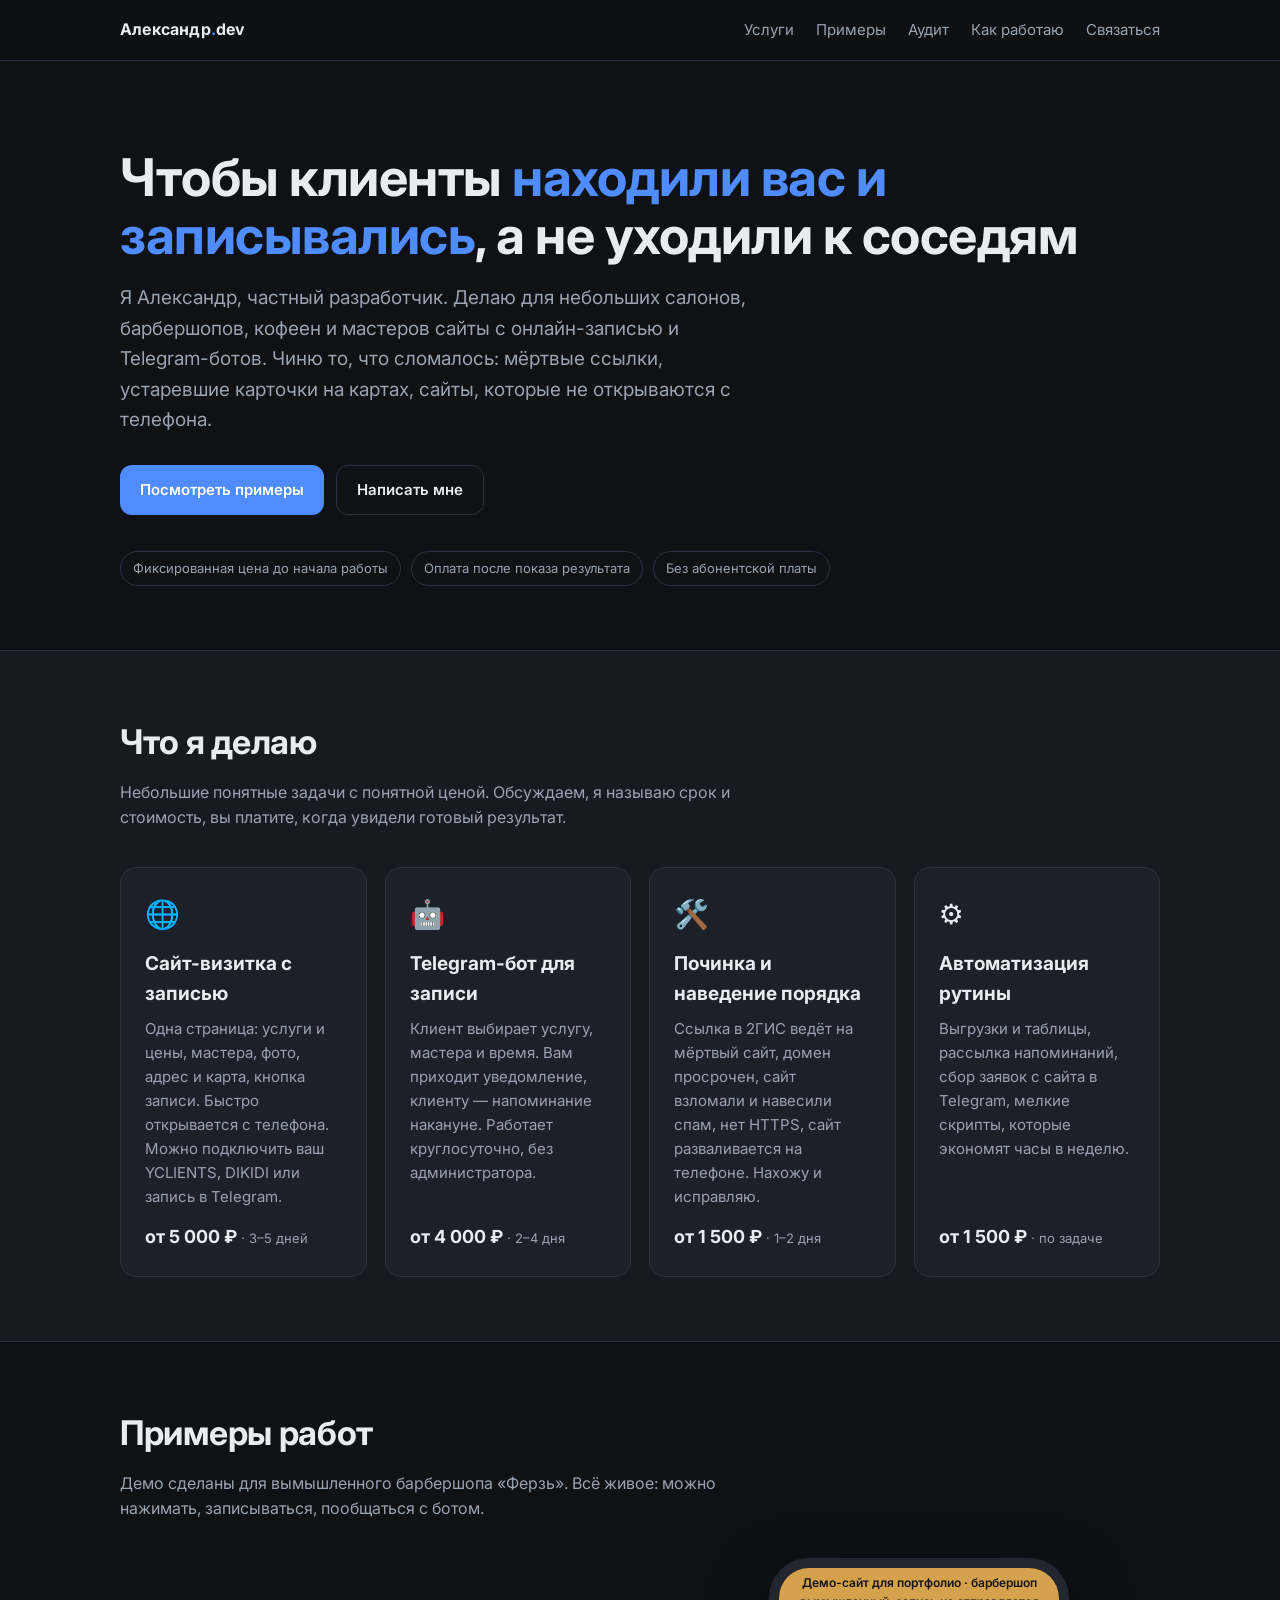
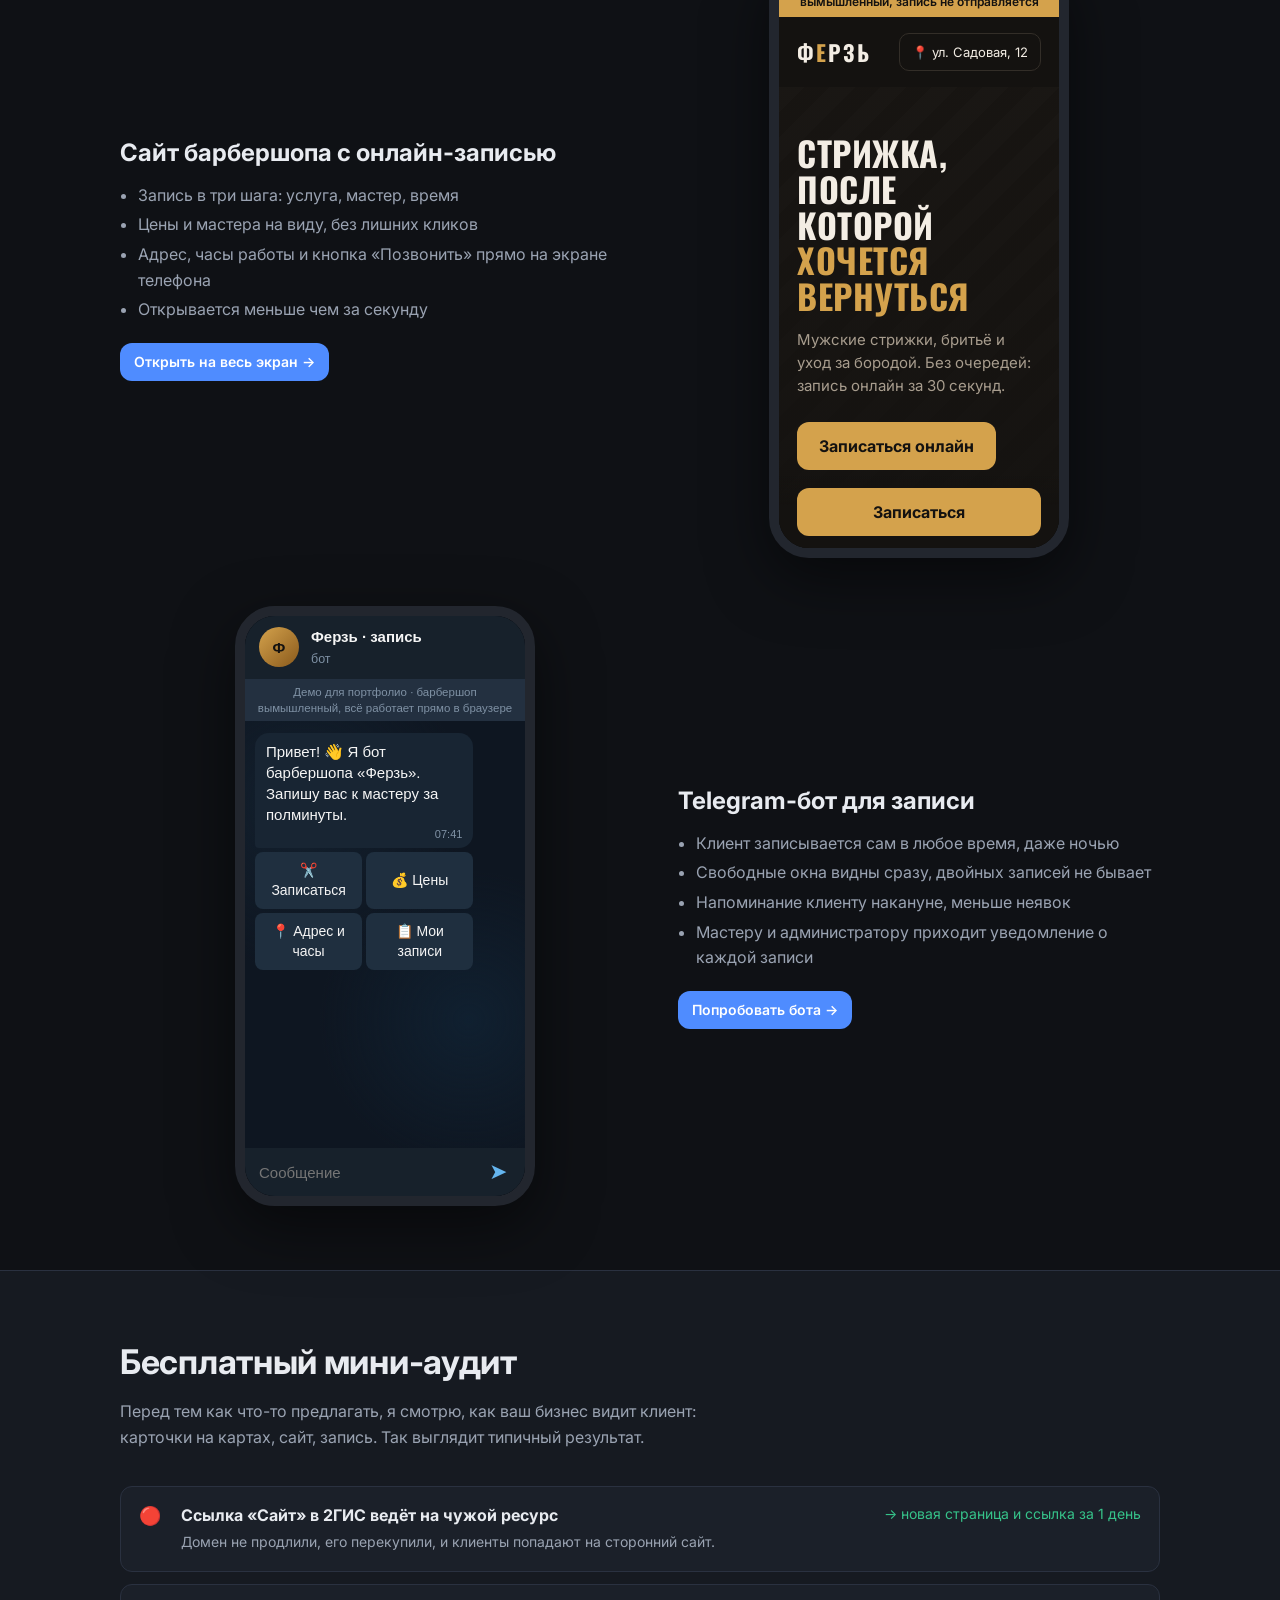
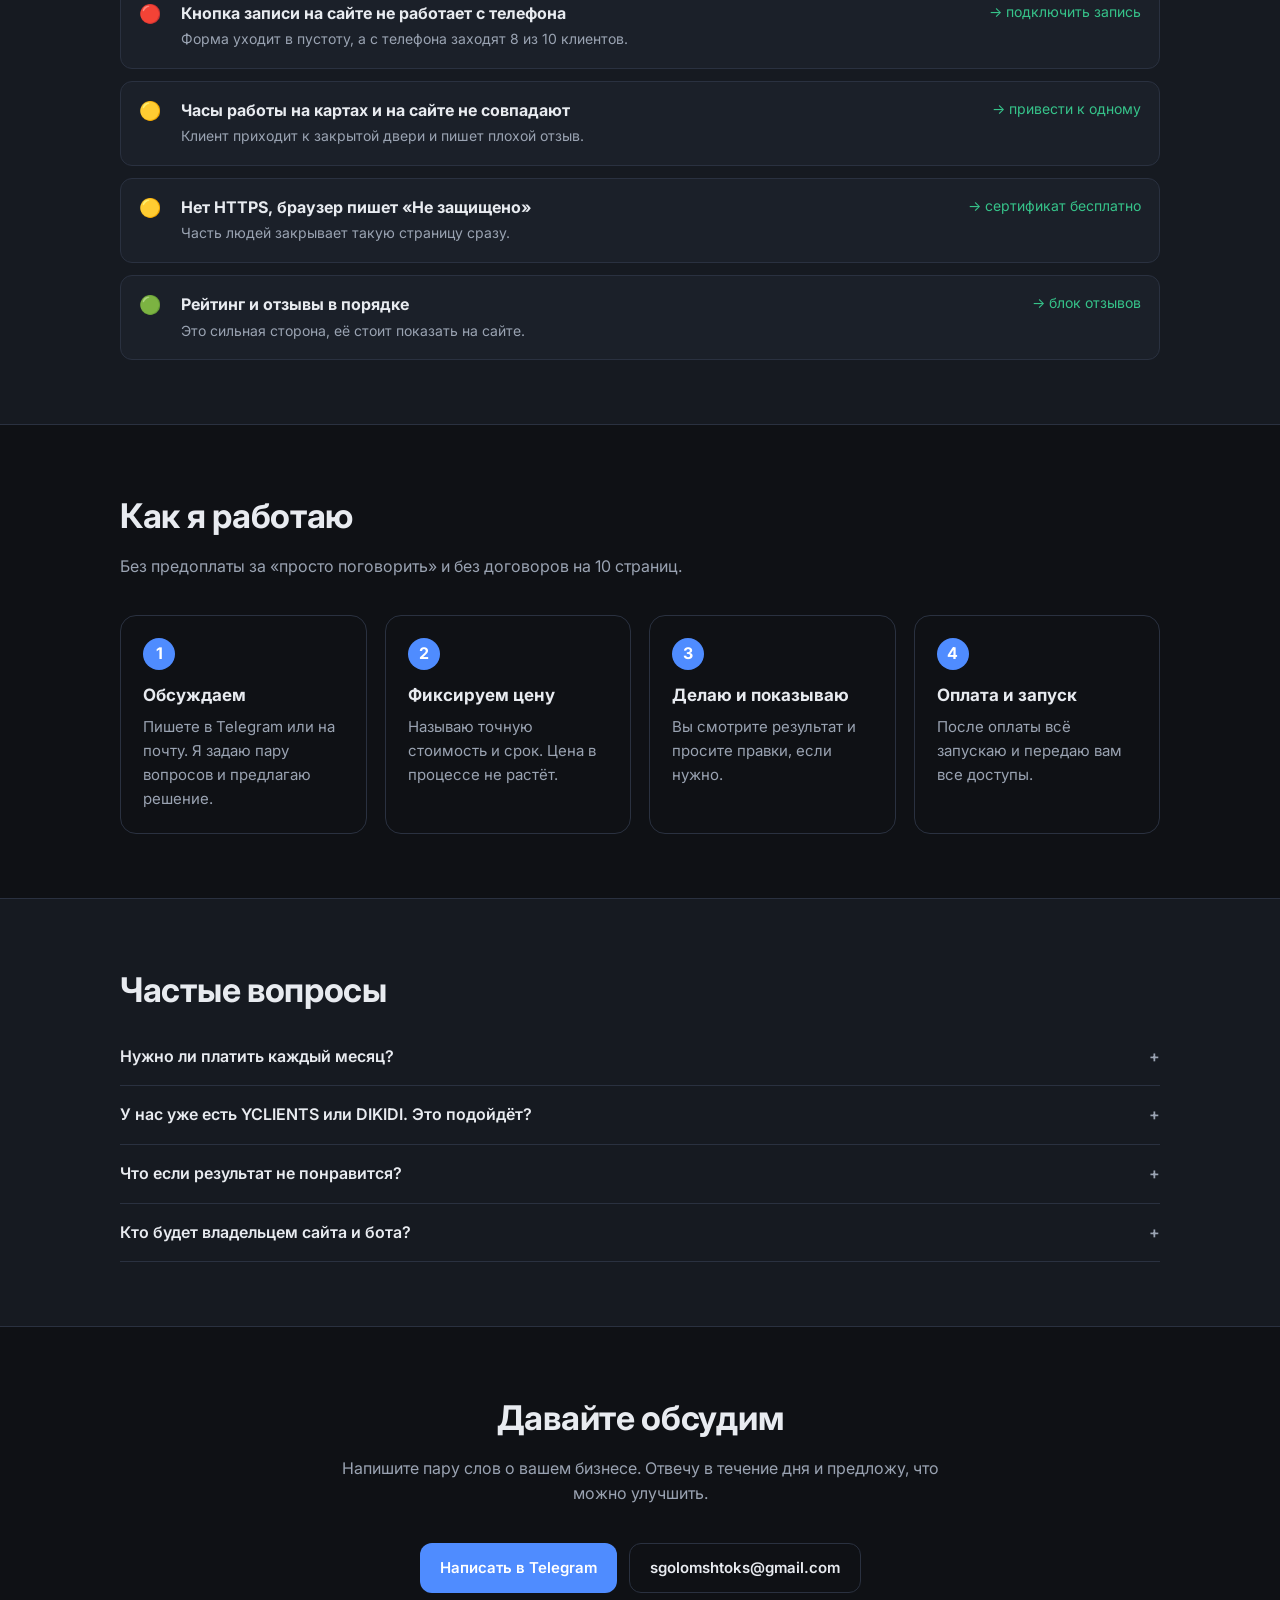
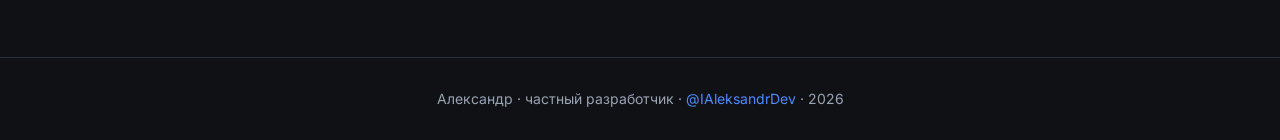
==== index.html @ e47c19e4 "Портфолио: главная, демо сайта барбершопа и бота записи Co-Authored-By: Claude Opus 5.5 <noreply@ant" ====
<!doctype html>
<html lang="ru">
<head>
<meta charset="utf-8">
<meta name="viewport" content="width=device-width, initial-scale=1">
<title>Александр — сайты, онлайн-запись и Telegram-боты для малого бизнеса</title>
<meta name="description" content="Частный разработчик. Сайты-визитки с онлайн-записью, Telegram-боты, починка сайтов и карточек на картах для салонов, барбершопов, кофеен и мастеров.">
<link rel="preconnect" href="https://fonts.googleapis.com">
<link href="https://fonts.googleapis.com/css2?family=Inter:wght@400;600;700&display=swap" rel="stylesheet">
<link rel="icon" href="favicon.svg" type="image/svg+xml">
<link rel="stylesheet" href="assets/style.css">
</head>
<body>

<header class="top">
  <div class="wrap">
    <a class="logo" href="#">Александр<span>.</span>dev</a>
    <nav class="nav">
      <a href="#services">Услуги</a>
      <a href="#demos">Примеры</a>
      <a href="#audit">Аудит</a>
      <a href="#how">Как работаю</a>
      <a href="#contact">Связаться</a>
    </nav>
  </div>
</header>

<main>
  <section class="hero">
    <div class="wrap">
      <h1>Чтобы клиенты <em>находили вас и записывались</em>, а не уходили к соседям</h1>
      <p class="lead">Я Александр, частный разработчик. Делаю для небольших салонов, барбершопов, кофеен и мастеров сайты с онлайн-записью и Telegram-ботов. Чиню то, что сломалось: мёртвые ссылки, устаревшие карточки на картах, сайты, которые не открываются с телефона.</p>
      <div class="cta">
        <a class="btn" href="#demos">Посмотреть примеры</a>
        <a class="btn ghost" href="#contact">Написать мне</a>
      </div>
      <div class="badges">
        <span class="badge">Фиксированная цена до начала работы</span>
        <span class="badge">Оплата после показа результата</span>
        <span class="badge">Без абонентской платы</span>
      </div>
    </div>
  </section>

  <section id="services" class="alt">
    <div class="wrap">
      <h2>Что я делаю</h2>
      <p class="sub">Небольшие понятные задачи с понятной ценой. Обсуждаем, я называю срок и стоимость, вы платите, когда увидели готовый результат.</p>
      <div class="grid">
        <div class="card">
          <div class="ico">🌐</div>
          <h3>Сайт-визитка с записью</h3>
          <p>Одна страница: услуги и цены, мастера, фото, адрес и карта, кнопка записи. Быстро открывается с телефона. Можно подключить ваш YCLIENTS, DIKIDI или запись в Telegram.</p>
          <div class="price">от 5 000 ₽ <small>· 3–5 дней</small></div>
        </div>
        <div class="card">
          <div class="ico">🤖</div>
          <h3>Telegram-бот для записи</h3>
          <p>Клиент выбирает услугу, мастера и время. Вам приходит уведомление, клиенту — напоминание накануне. Работает круглосуточно, без администратора.</p>
          <div class="price">от 4 000 ₽ <small>· 2–4 дня</small></div>
        </div>
        <div class="card">
          <div class="ico">🛠️</div>
          <h3>Починка и наведение порядка</h3>
          <p>Ссылка в 2ГИС ведёт на мёртвый сайт, домен просрочен, сайт взломали и навесили спам, нет HTTPS, сайт разваливается на телефоне. Нахожу и исправляю.</p>
          <div class="price">от 1 500 ₽ <small>· 1–2 дня</small></div>
        </div>
        <div class="card">
          <div class="ico">⚙️</div>
          <h3>Автоматизация рутины</h3>
          <p>Выгрузки и таблицы, рассылка напоминаний, сбор заявок с сайта в Telegram, мелкие скрипты, которые экономят часы в неделю.</p>
          <div class="price">от 1 500 ₽ <small>· по задаче</small></div>
        </div>
      </div>
    </div>
  </section>

  <section id="demos">
    <div class="wrap">
      <h2>Примеры работ</h2>
      <p class="sub">Демо сделаны для вымышленного барбершопа «Ферзь». Всё живое: можно нажимать, записываться, пообщаться с ботом.</p>

      <div class="demo">
        <div class="demo-text">
          <h3>Сайт барбершопа с онлайн-записью</h3>
          <ul>
            <li>Запись в три шага: услуга, мастер, время</li>
            <li>Цены и мастера на виду, без лишних кликов</li>
            <li>Адрес, часы работы и кнопка «Позвонить» прямо на экране телефона</li>
            <li>Открывается меньше чем за секунду</li>
          </ul>
          <a class="btn small" href="demo/barber/" target="_blank">Открыть на весь экран →</a>
        </div>
        <div class="phone"><iframe src="demo/barber/" title="Демо сайта барбершопа" loading="lazy"></iframe></div>
      </div>

      <div class="demo rev">
        <div class="demo-text">
          <h3>Telegram-бот для записи</h3>
          <ul>
            <li>Клиент записывается сам в любое время, даже ночью</li>
            <li>Свободные окна видны сразу, двойных записей не бывает</li>
            <li>Напоминание клиенту накануне, меньше неявок</li>
            <li>Мастеру и администратору приходит уведомление о каждой записи</li>
          </ul>
          <a class="btn small" href="demo/bot/" target="_blank">Попробовать бота →</a>
        </div>
        <div class="phone"><iframe src="demo/bot/" title="Демо Telegram-бота" loading="lazy"></iframe></div>
      </div>
    </div>
  </section>

  <section id="audit" class="alt">
    <div class="wrap">
      <h2>Бесплатный мини-аудит</h2>
      <p class="sub">Перед тем как что-то предлагать, я смотрю, как ваш бизнес видит клиент: карточки на картах, сайт, запись. Так выглядит типичный результат.</p>
      <div class="audit">
        <div class="audit-row"><div class="st">🔴</div><div><b>Ссылка «Сайт» в 2ГИС ведёт на чужой ресурс</b><span>Домен не продлили, его перекупили, и клиенты попадают на сторонний сайт.</span></div><div class="fix">→ новая страница и ссылка за 1 день</div></div>
        <div class="audit-row"><div class="st">🔴</div><div><b>Кнопка записи на сайте не работает с телефона</b><span>Форма уходит в пустоту, а с телефона заходят 8 из 10 клиентов.</span></div><div class="fix">→ подключить запись</div></div>
        <div class="audit-row"><div class="st">🟡</div><div><b>Часы работы на картах и на сайте не совпадают</b><span>Клиент приходит к закрытой двери и пишет плохой отзыв.</span></div><div class="fix">→ привести к одному</div></div>
        <div class="audit-row"><div class="st">🟡</div><div><b>Нет HTTPS, браузер пишет «Не защищено»</b><span>Часть людей закрывает такую страницу сразу.</span></div><div class="fix">→ сертификат бесплатно</div></div>
        <div class="audit-row"><div class="st">🟢</div><div><b>Рейтинг и отзывы в порядке</b><span>Это сильная сторона, её стоит показать на сайте.</span></div><div class="fix">→ блок отзывов</div></div>
      </div>
    </div>
  </section>

  <section id="how">
    <div class="wrap">
      <h2>Как я работаю</h2>
      <p class="sub">Без предоплаты за «просто поговорить» и без договоров на 10 страниц.</p>
      <div class="steps">
        <div class="step"><h4>Обсуждаем</h4><p>Пишете в Telegram или на почту. Я задаю пару вопросов и предлагаю решение.</p></div>
        <div class="step"><h4>Фиксируем цену</h4><p>Называю точную стоимость и срок. Цена в процессе не растёт.</p></div>
        <div class="step"><h4>Делаю и показываю</h4><p>Вы смотрите результат и просите правки, если нужно.</p></div>
        <div class="step"><h4>Оплата и запуск</h4><p>После оплаты всё запускаю и передаю вам все доступы.</p></div>
      </div>
    </div>
  </section>

  <section class="alt">
    <div class="wrap">
      <h2>Частые вопросы</h2>
      <details><summary>Нужно ли платить каждый месяц?</summary><p>Мне нет. Вы платите один раз за работу. Отдельно оплачиваются только домен (несколько сотен рублей в год) и, для бота, сервер, на котором он работает (обычно 0–300 ₽ в месяц). Сайт-визитку часто можно разместить бесплатно.</p></details>
      <details><summary>У нас уже есть YCLIENTS или DIKIDI. Это подойдёт?</summary><p>Да. Я не заставляю ничего менять: подключу вашу текущую запись к сайту или боту.</p></details>
      <details><summary>Что если результат не понравится?</summary><p>Вы ничего не платите, пока не увидите готовую работу. Правки в рамках задачи бесплатны.</p></details>
      <details><summary>Кто будет владельцем сайта и бота?</summary><p>Вы. Домен регистрируется на вас, все доступы я передаю вам.</p></details>
    </div>
  </section>

  <section id="contact" class="contact">
    <div class="wrap">
      <h2>Давайте обсудим</h2>
      <p class="sub" style="margin-left:auto;margin-right:auto">Напишите пару слов о вашем бизнесе. Отвечу в течение дня и предложу, что можно улучшить.</p>
      <div class="cta">
        <a class="btn" href="https://t.me/IAleksandrDev">Написать в Telegram</a>
        <a class="btn ghost" href="mailto:sgolomshtoks@gmail.com">sgolomshtoks@gmail.com</a>
      </div>
    </div>
  </section>
</main>

<footer>
  <div class="wrap">Александр · частный разработчик · <a href="https://t.me/IAleksandrDev">@IAleksandrDev</a> · <span id="y"></span></div>
</footer>
<script>document.getElementById('y').textContent = new Date().getFullYear();</script>
</body>
</html>
---- assets/style.css ----
:root {
  --bg: #0f1115;
  --bg2: #161a21;
  --card: #1b2029;
  --line: #2a3140;
  --text: #e8ebf0;
  --muted: #9aa3b2;
  --accent: #4f8cff;
  --accent2: #36c38a;
  --warn: #ffb547;
  --radius: 16px;
  --max: 1080px;
}
* { box-sizing: border-box; }
html { scroll-behavior: smooth; }
body {
  margin: 0;
  background: var(--bg);
  color: var(--text);
  font: 16px/1.6 "Inter", system-ui, -apple-system, "Segoe UI", Roboto, sans-serif;
  -webkit-font-smoothing: antialiased;
}
a { color: var(--accent); text-decoration: none; }
a:hover { text-decoration: underline; }
img { max-width: 100%; display: block; }
.wrap { max-width: var(--max); margin: 0 auto; padding: 0 20px; }

/* header */
.top {
  position: sticky; top: 0; z-index: 10;
  background: rgba(15, 17, 21, .85);
  backdrop-filter: blur(10px);
  border-bottom: 1px solid var(--line);
}
.top .wrap { display: flex; align-items: center; justify-content: space-between; height: 60px; }
.logo { font-weight: 700; color: var(--text); letter-spacing: .2px; }
.logo span { color: var(--accent); }
.nav { display: flex; gap: 22px; font-size: 15px; }
.nav a { color: var(--muted); }
.nav a:hover { color: var(--text); text-decoration: none; }
@media (max-width: 720px) { .nav { display: none; } }

/* buttons */
.btn {
  display: inline-flex; align-items: center; gap: 8px;
  padding: 12px 20px; border-radius: 12px;
  background: var(--accent); color: #fff; font-weight: 600;
  border: 0; cursor: pointer; font-size: 15px;
}
.btn:hover { filter: brightness(1.1); text-decoration: none; }
.btn.ghost { background: transparent; border: 1px solid var(--line); color: var(--text); }
.btn.small { padding: 8px 14px; font-size: 14px; }

/* hero */
.hero { padding: 88px 0 64px; }
.hero h1 { font-size: clamp(32px, 5vw, 52px); line-height: 1.12; margin: 0 0 18px; letter-spacing: -.5px; }
.hero h1 em { font-style: normal; color: var(--accent); }
.hero p.lead { font-size: 19px; color: var(--muted); max-width: 640px; margin: 0 0 30px; }
.hero .cta { display: flex; gap: 12px; flex-wrap: wrap; }
.badges { display: flex; gap: 10px; flex-wrap: wrap; margin-top: 36px; }
.badge { font-size: 13px; color: var(--muted); border: 1px solid var(--line); border-radius: 999px; padding: 6px 12px; }

/* sections */
section { padding: 64px 0; }
section.alt { background: var(--bg2); border-top: 1px solid var(--line); border-bottom: 1px solid var(--line); }
h2 { font-size: clamp(26px, 3.5vw, 34px); margin: 0 0 10px; letter-spacing: -.3px; }
.sub { color: var(--muted); margin: 0 0 36px; max-width: 640px; }

.grid { display: grid; gap: 18px; grid-template-columns: repeat(auto-fit, minmax(240px, 1fr)); }
.card {
  background: var(--card); border: 1px solid var(--line); border-radius: var(--radius);
  padding: 24px; display: flex; flex-direction: column;
}
.card h3 { margin: 0 0 8px; font-size: 19px; }
.card p { margin: 0 0 14px; color: var(--muted); font-size: 15px; }
.card .price { margin-top: auto; font-weight: 700; font-size: 18px; }
.card .price small { color: var(--muted); font-weight: 400; font-size: 13px; }
.card .ico { font-size: 28px; margin-bottom: 12px; }

/* demos */
.demo { display: grid; grid-template-columns: 1.1fr 1fr; gap: 28px; align-items: center; margin-bottom: 48px; }
.demo:last-child { margin-bottom: 0; }
.demo.rev .demo-text { order: 2; }
@media (max-width: 820px) { .demo { grid-template-columns: 1fr; } .demo.rev .demo-text { order: 0; } }
.demo h3 { font-size: 24px; margin: 0 0 10px; }
.demo ul { padding-left: 18px; color: var(--muted); margin: 0 0 20px; }
.demo li { margin: 4px 0; }
.frame {
  border: 1px solid var(--line); border-radius: var(--radius); overflow: hidden;
  background: #000; aspect-ratio: 4 / 3; position: relative;
}
.frame iframe { width: 100%; height: 100%; border: 0; }
.phone {
  width: 300px; height: 600px; margin: 0 auto; border-radius: 40px;
  border: 10px solid #22262e; background: #000; overflow: hidden; box-shadow: 0 20px 60px rgba(0,0,0,.5);
}
.phone iframe { width: 100%; height: 100%; border: 0; }

/* audit */
.audit { display: grid; gap: 12px; }
.audit-row {
  display: grid; grid-template-columns: 28px 1fr auto; gap: 14px; align-items: start;
  background: var(--card); border: 1px solid var(--line); border-radius: 12px; padding: 16px 18px;
}
.audit-row .st { font-size: 18px; line-height: 1.4; }
.audit-row b { display: block; }
.audit-row span { color: var(--muted); font-size: 14px; }
.audit-row .fix { color: var(--accent2); font-size: 14px; white-space: nowrap; }
@media (max-width: 600px) { .audit-row { grid-template-columns: 24px 1fr; } .audit-row .fix { grid-column: 2; } }

/* steps */
.steps { counter-reset: s; display: grid; gap: 18px; grid-template-columns: repeat(auto-fit, minmax(200px, 1fr)); }
.step { position: relative; padding: 22px; border: 1px solid var(--line); border-radius: var(--radius); }
.step::before {
  counter-increment: s; content: counter(s);
  display: inline-grid; place-items: center; width: 32px; height: 32px; border-radius: 50%;
  background: var(--accent); color: #fff; font-weight: 700; margin-bottom: 12px;
}
.step h4 { margin: 0 0 6px; font-size: 17px; }
.step p { margin: 0; color: var(--muted); font-size: 15px; }

/* faq */
details { border-bottom: 1px solid var(--line); padding: 16px 0; }
summary { cursor: pointer; font-weight: 600; list-style: none; }
summary::after { content: "+"; float: right; color: var(--muted); }
details[open] summary::after { content: "–"; }
details p { color: var(--muted); margin: 10px 0 0; }

/* contact */
.contact { text-align: center; }
.contact .cta { justify-content: center; display: flex; gap: 12px; flex-wrap: wrap; }
footer { padding: 30px 0; color: var(--muted); font-size: 14px; border-top: 1px solid var(--line); text-align: center; }
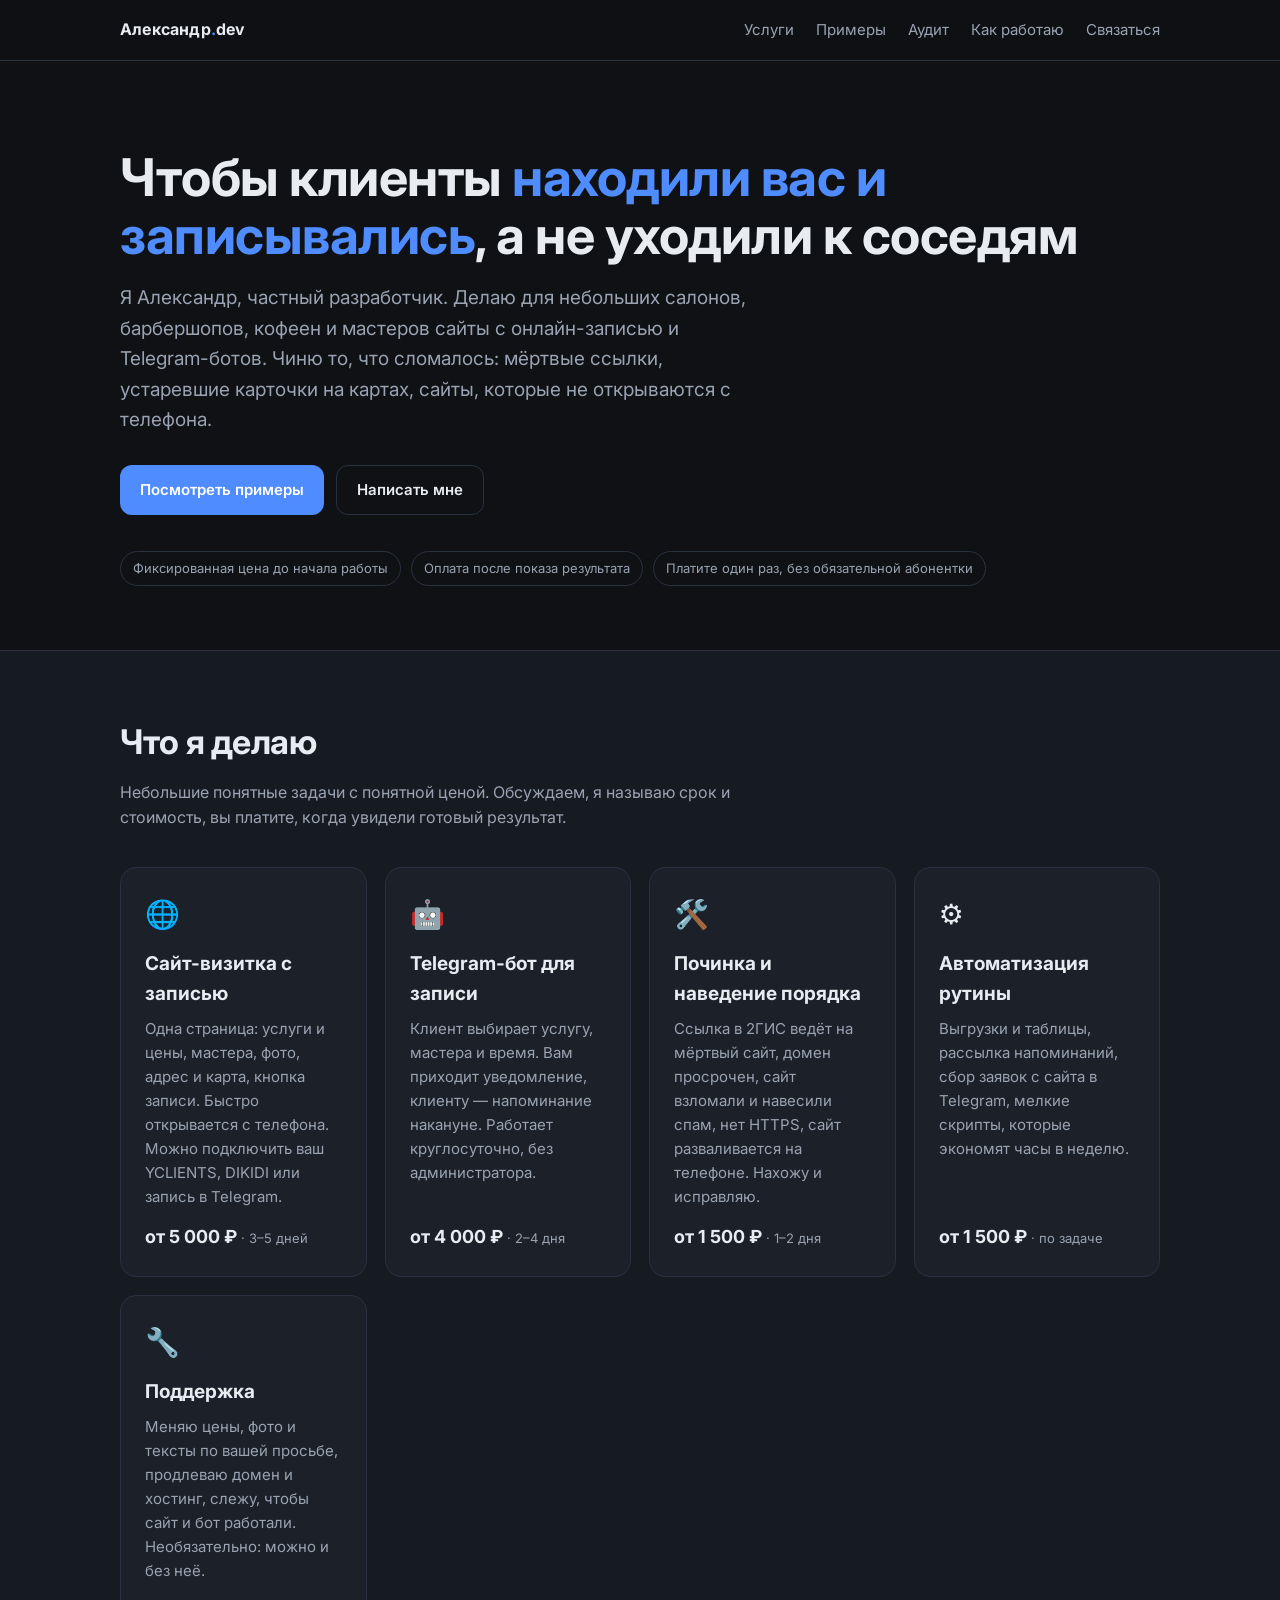
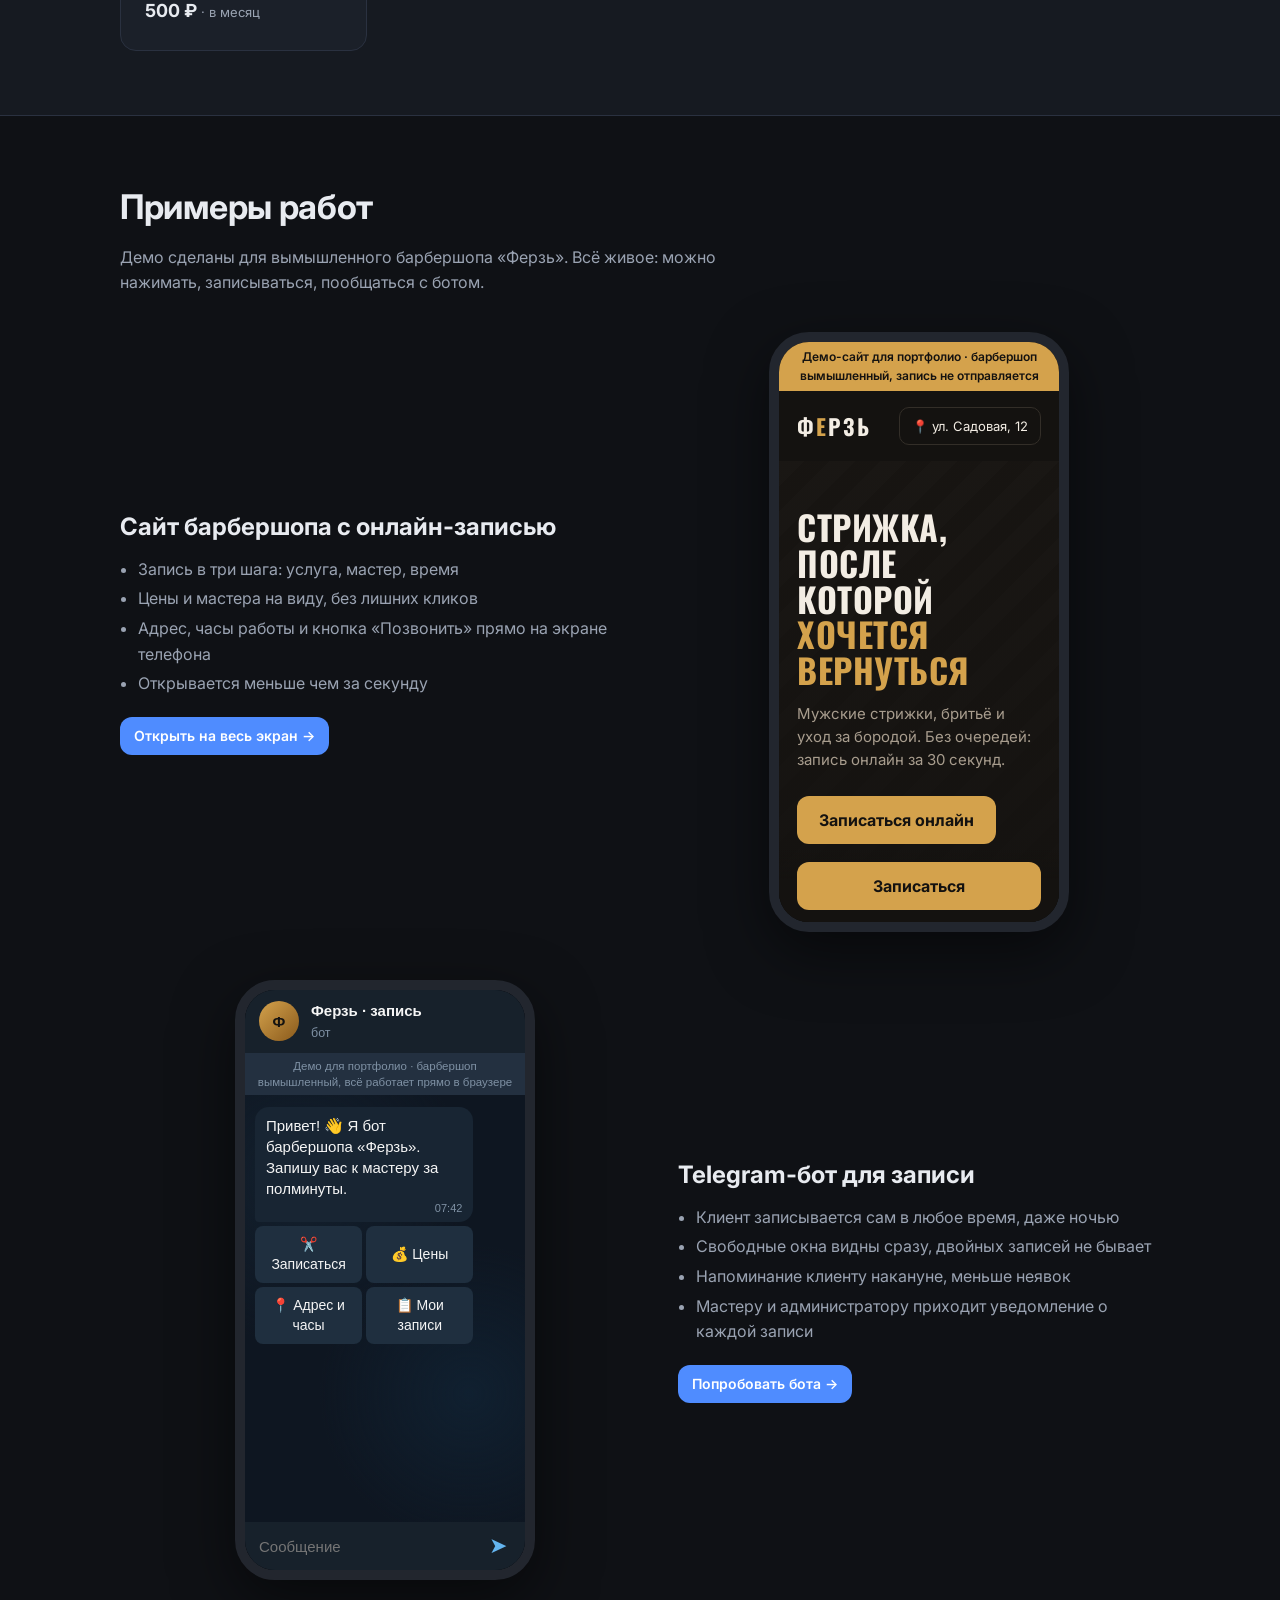
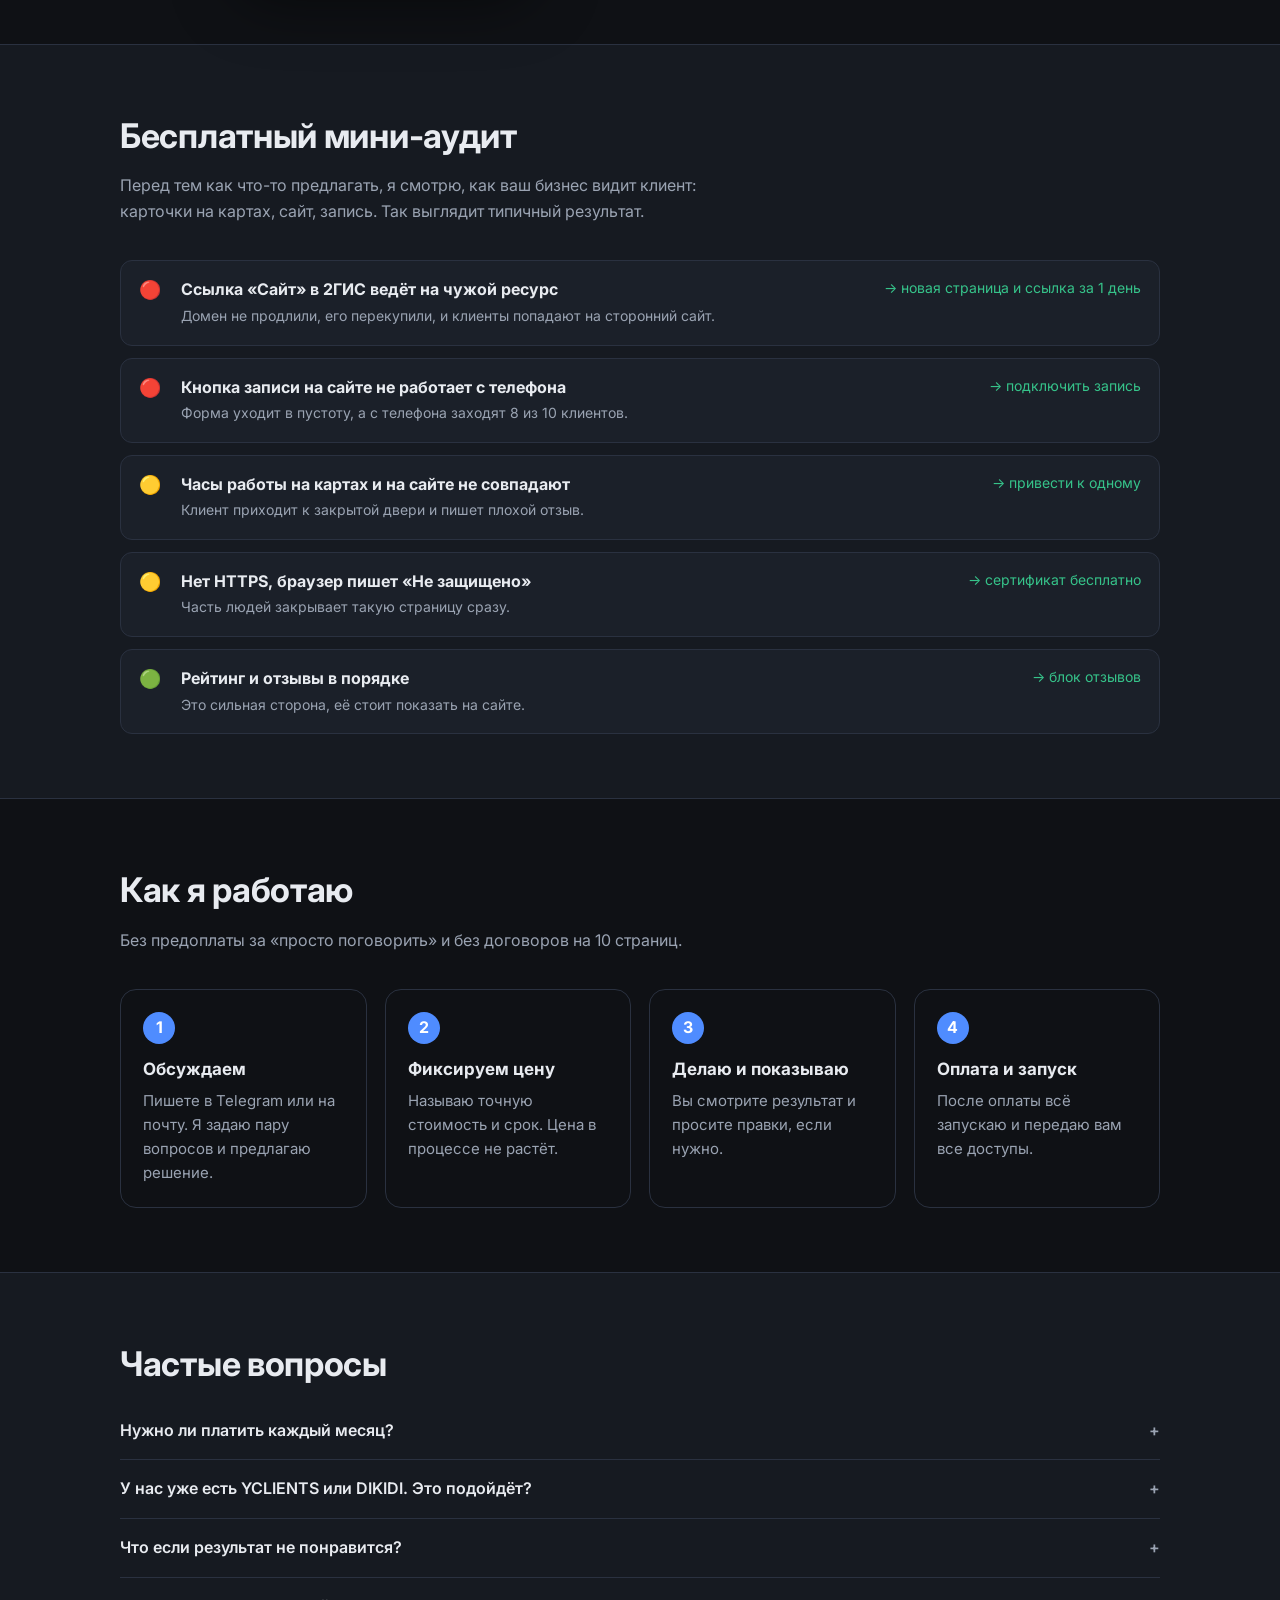
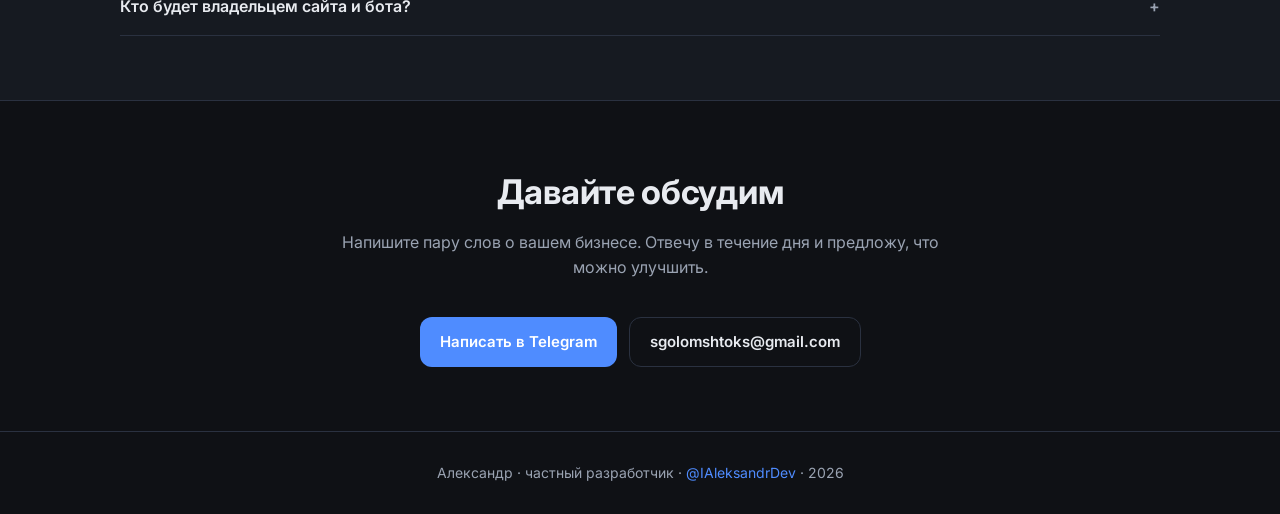
==== commit ce0c3fa0: "Add optional support plan to pricing Co-Authored-By: Claude Opus 5.5 <noreply@anthropic.com> Claude-" ====
--- a/index.html
+++ b/index.html
@@ -37,7 +37,7 @@
       <div class="badges">
         <span class="badge">Фиксированная цена до начала работы</span>
         <span class="badge">Оплата после показа результата</span>
-        <span class="badge">Без абонентской платы</span>
+        <span class="badge">Платите один раз, без обязательной абонентки</span>
       </div>
     </div>
   </section>
@@ -70,6 +70,12 @@
           <h3>Автоматизация рутины</h3>
           <p>Выгрузки и таблицы, рассылка напоминаний, сбор заявок с сайта в Telegram, мелкие скрипты, которые экономят часы в неделю.</p>
           <div class="price">от 1 500 ₽ <small>· по задаче</small></div>
+        </div>
+        <div class="card">
+          <div class="ico">🔧</div>
+          <h3>Поддержка</h3>
+          <p>Меняю цены, фото и тексты по вашей просьбе, продлеваю домен и хостинг, слежу, чтобы сайт и бот работали. Необязательно: можно и без неё.</p>
+          <div class="price">500 ₽ <small>· в месяц</small></div>
         </div>
       </div>
     </div>
@@ -140,7 +146,7 @@
   <section class="alt">
     <div class="wrap">
       <h2>Частые вопросы</h2>
-      <details><summary>Нужно ли платить каждый месяц?</summary><p>Мне нет. Вы платите один раз за работу. Отдельно оплачиваются только домен (несколько сотен рублей в год) и, для бота, сервер, на котором он работает (обычно 0–300 ₽ в месяц). Сайт-визитку часто можно разместить бесплатно.</p></details>
+      <details><summary>Нужно ли платить каждый месяц?</summary><p>Мне нет. Вы платите один раз за работу. Отдельно оплачиваются только домен (несколько сотен рублей в год) и, для бота, сервер, на котором он работает (обычно 0–300 ₽ в месяц). Сайт-визитку часто можно разместить бесплатно. Если не хотите возиться с правками и продлением сами, есть необязательная поддержка за 500 ₽ в месяц.</p></details>
       <details><summary>У нас уже есть YCLIENTS или DIKIDI. Это подойдёт?</summary><p>Да. Я не заставляю ничего менять: подключу вашу текущую запись к сайту или боту.</p></details>
       <details><summary>Что если результат не понравится?</summary><p>Вы ничего не платите, пока не увидите готовую работу. Правки в рамках задачи бесплатны.</p></details>
       <details><summary>Кто будет владельцем сайта и бота?</summary><p>Вы. Домен регистрируется на вас, все доступы я передаю вам.</p></details>
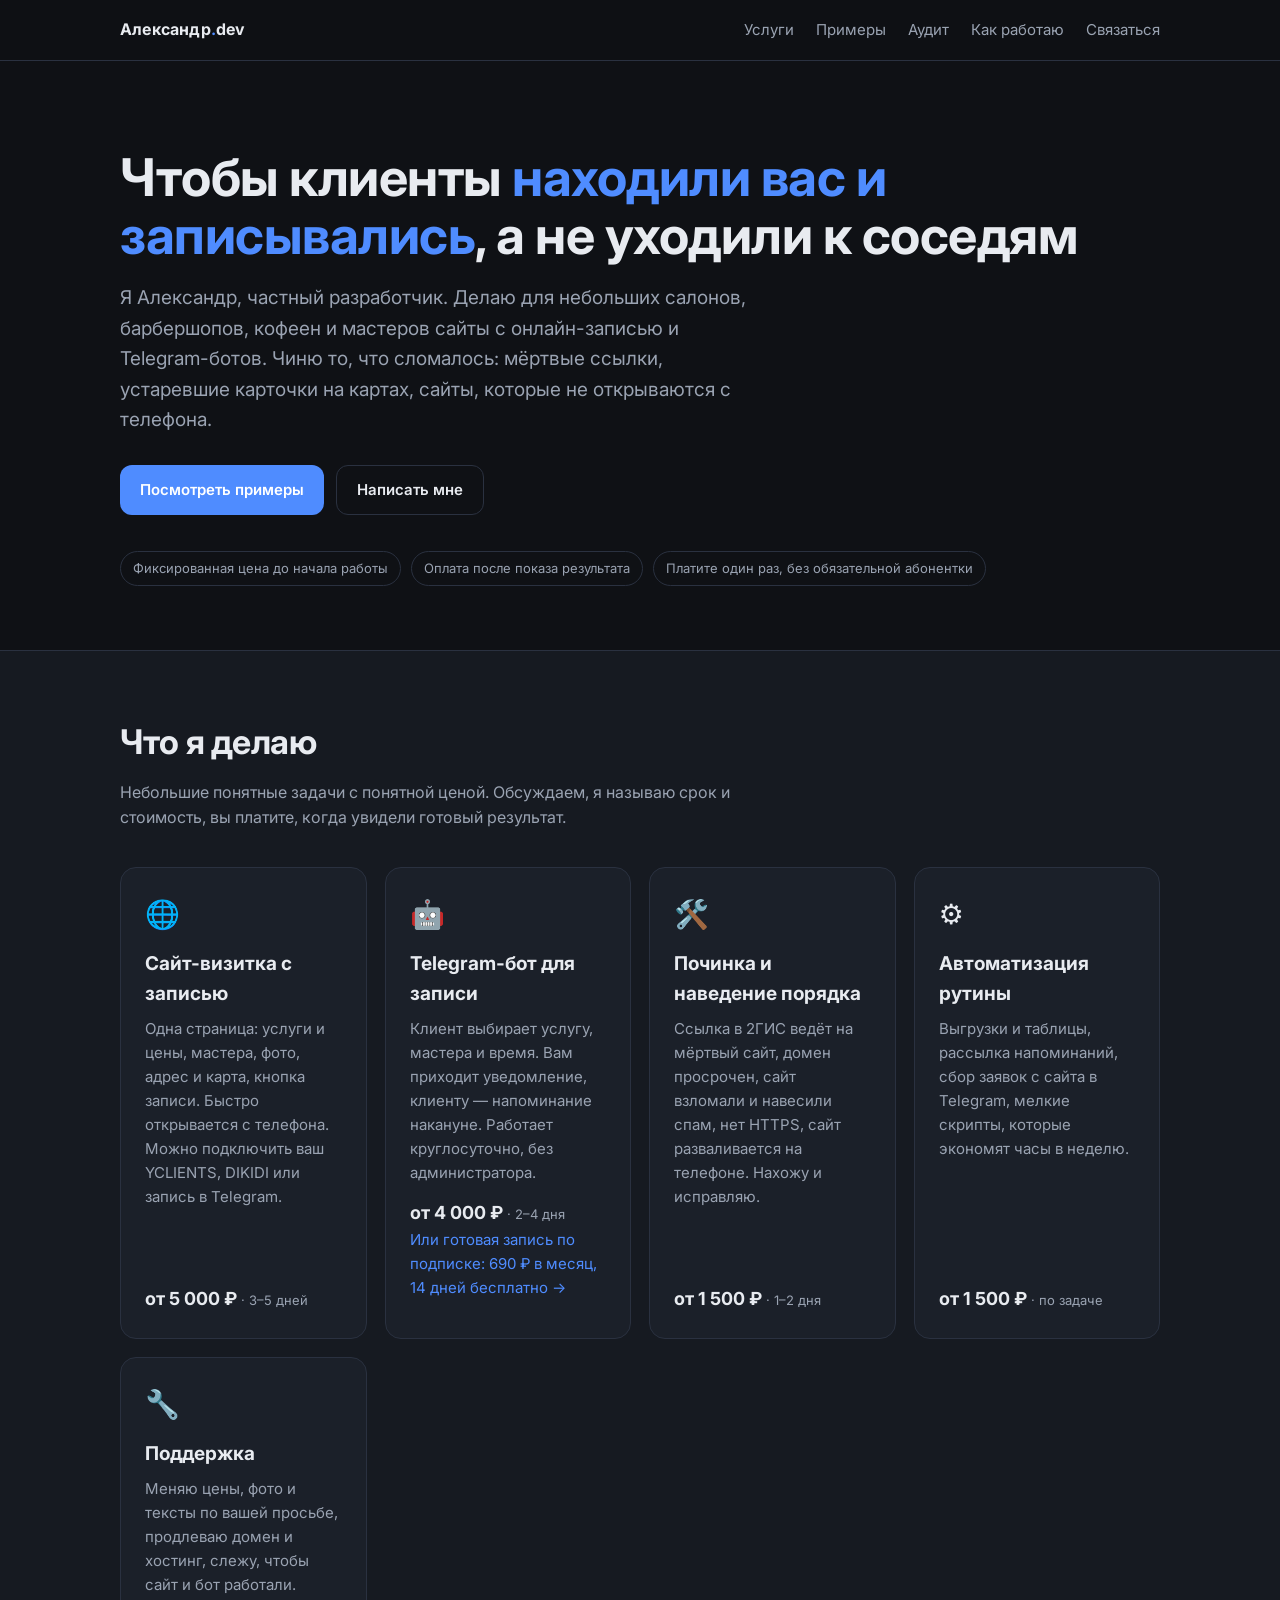
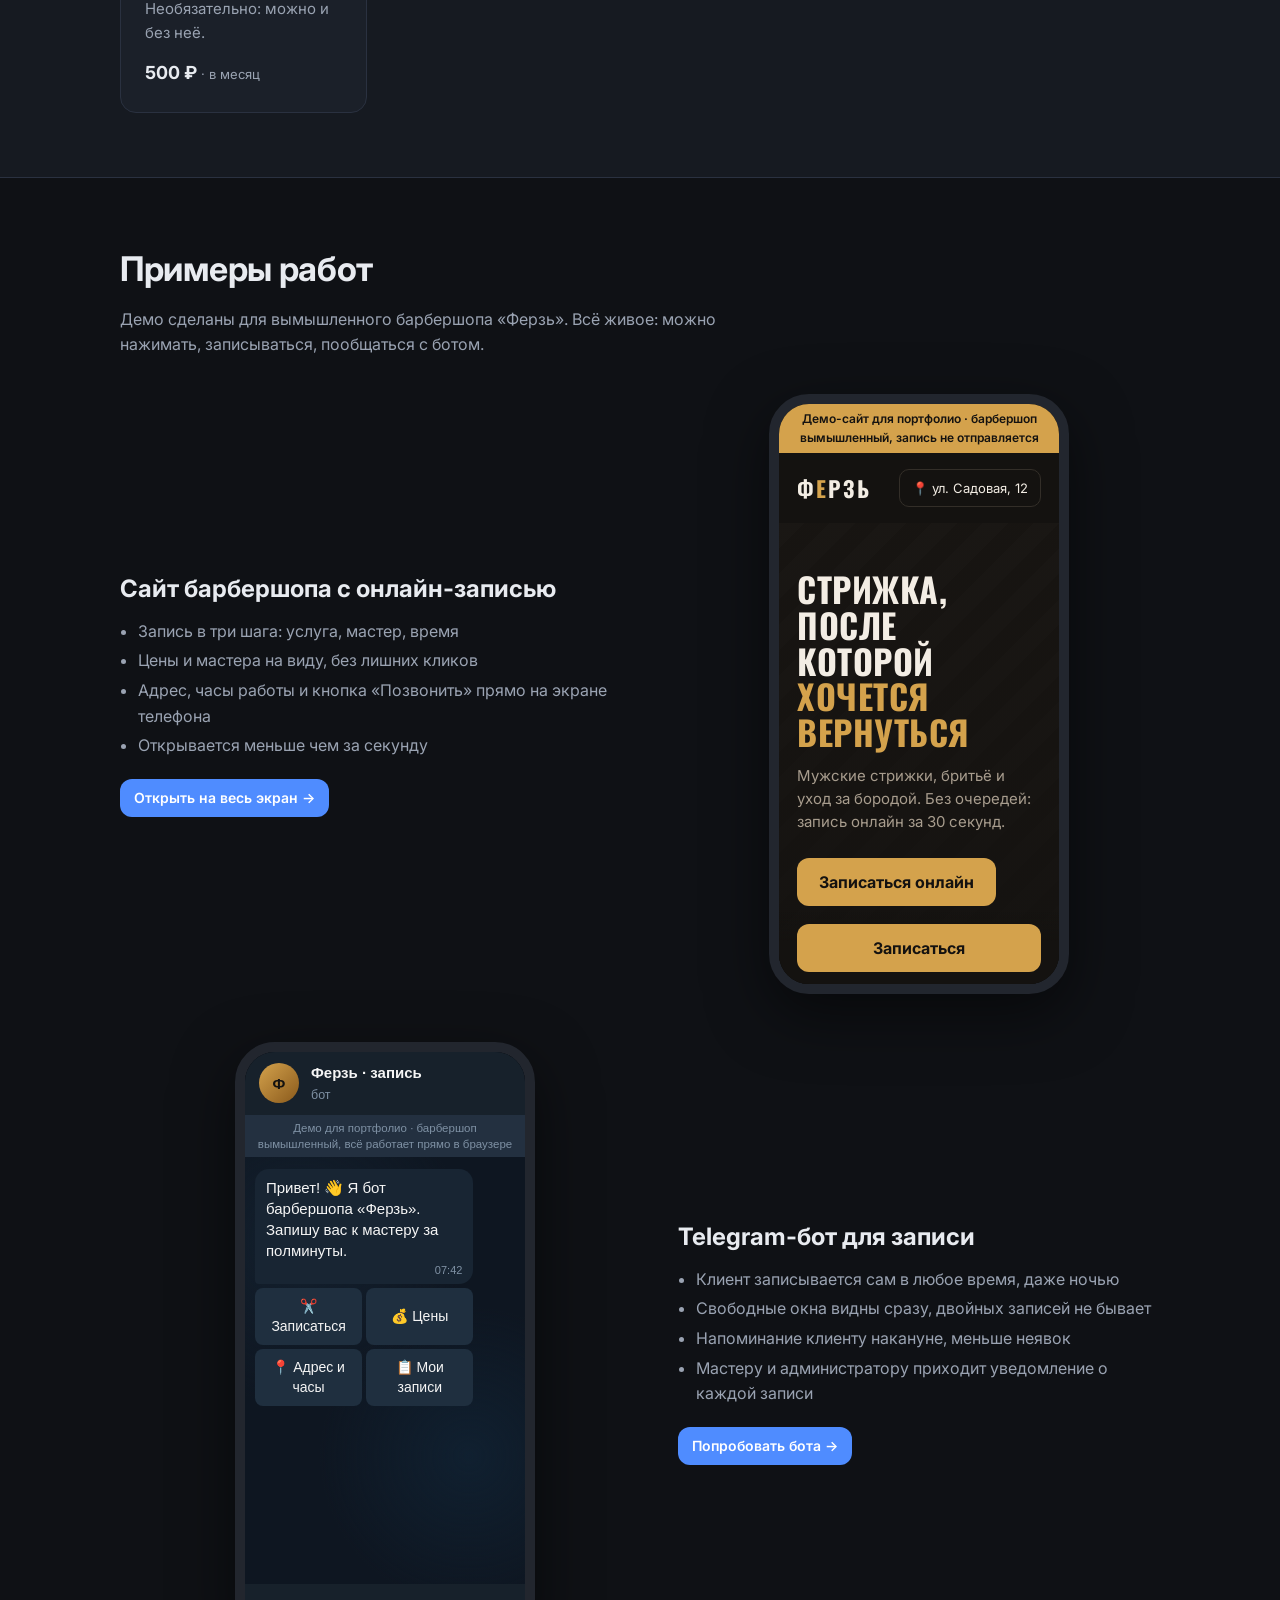
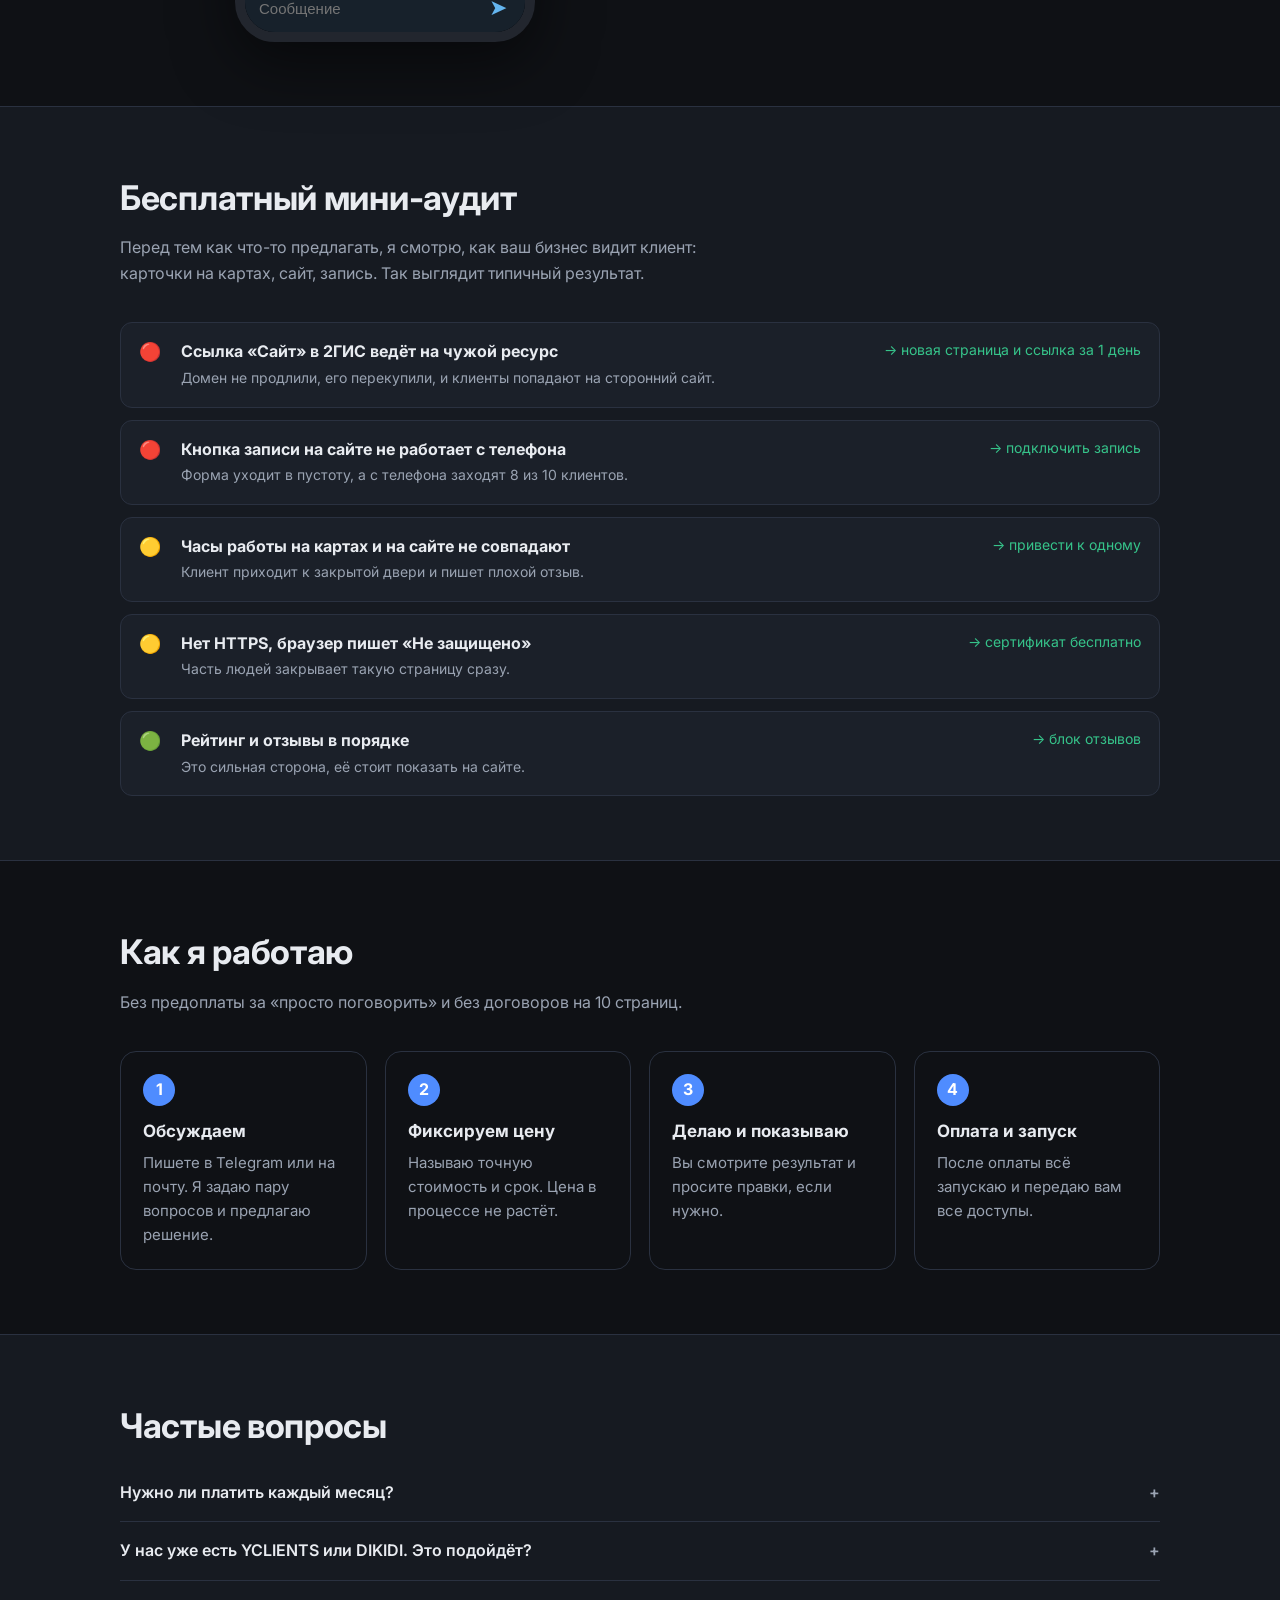
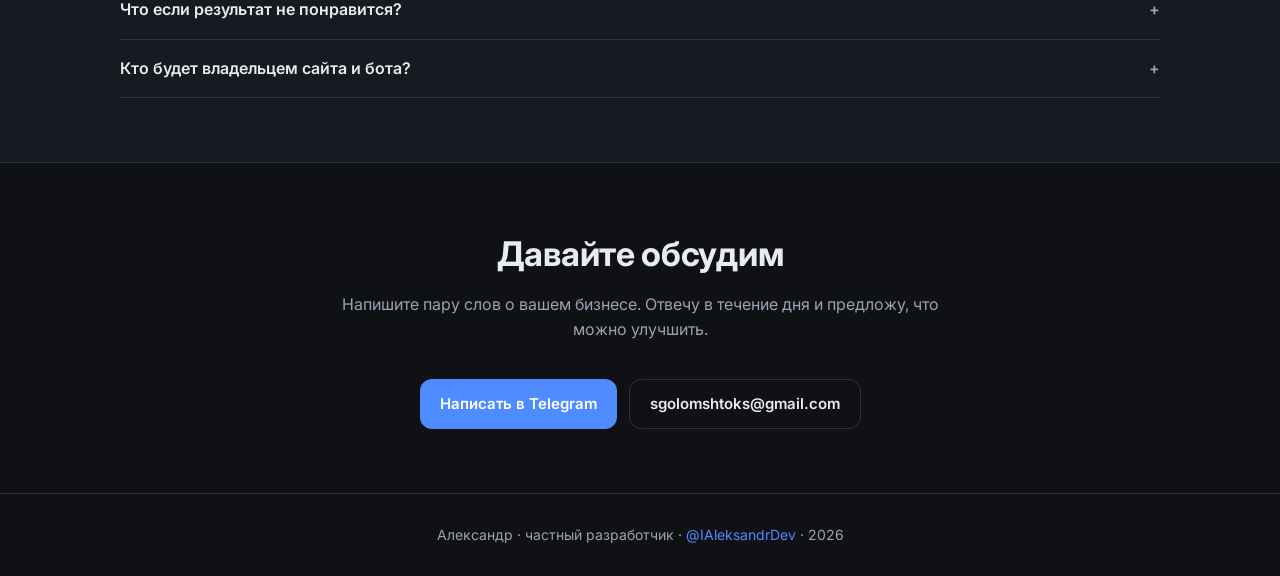
==== commit 4414bae9: "Add subscription booking bot page Co-Authored-By: Claude Opus 5.5 <noreply@anthropic.com> Claude-Ses" ====
--- a/index.html
+++ b/index.html
@@ -58,6 +58,7 @@
           <h3>Telegram-бот для записи</h3>
           <p>Клиент выбирает услугу, мастера и время. Вам приходит уведомление, клиенту — напоминание накануне. Работает круглосуточно, без администратора.</p>
           <div class="price">от 4 000 ₽ <small>· 2–4 дня</small></div>
+          <p><a href="zapis/">Или готовая запись по подписке: 690 ₽ в месяц, 14 дней бесплатно →</a></p>
         </div>
         <div class="card">
           <div class="ico">🛠️</div>
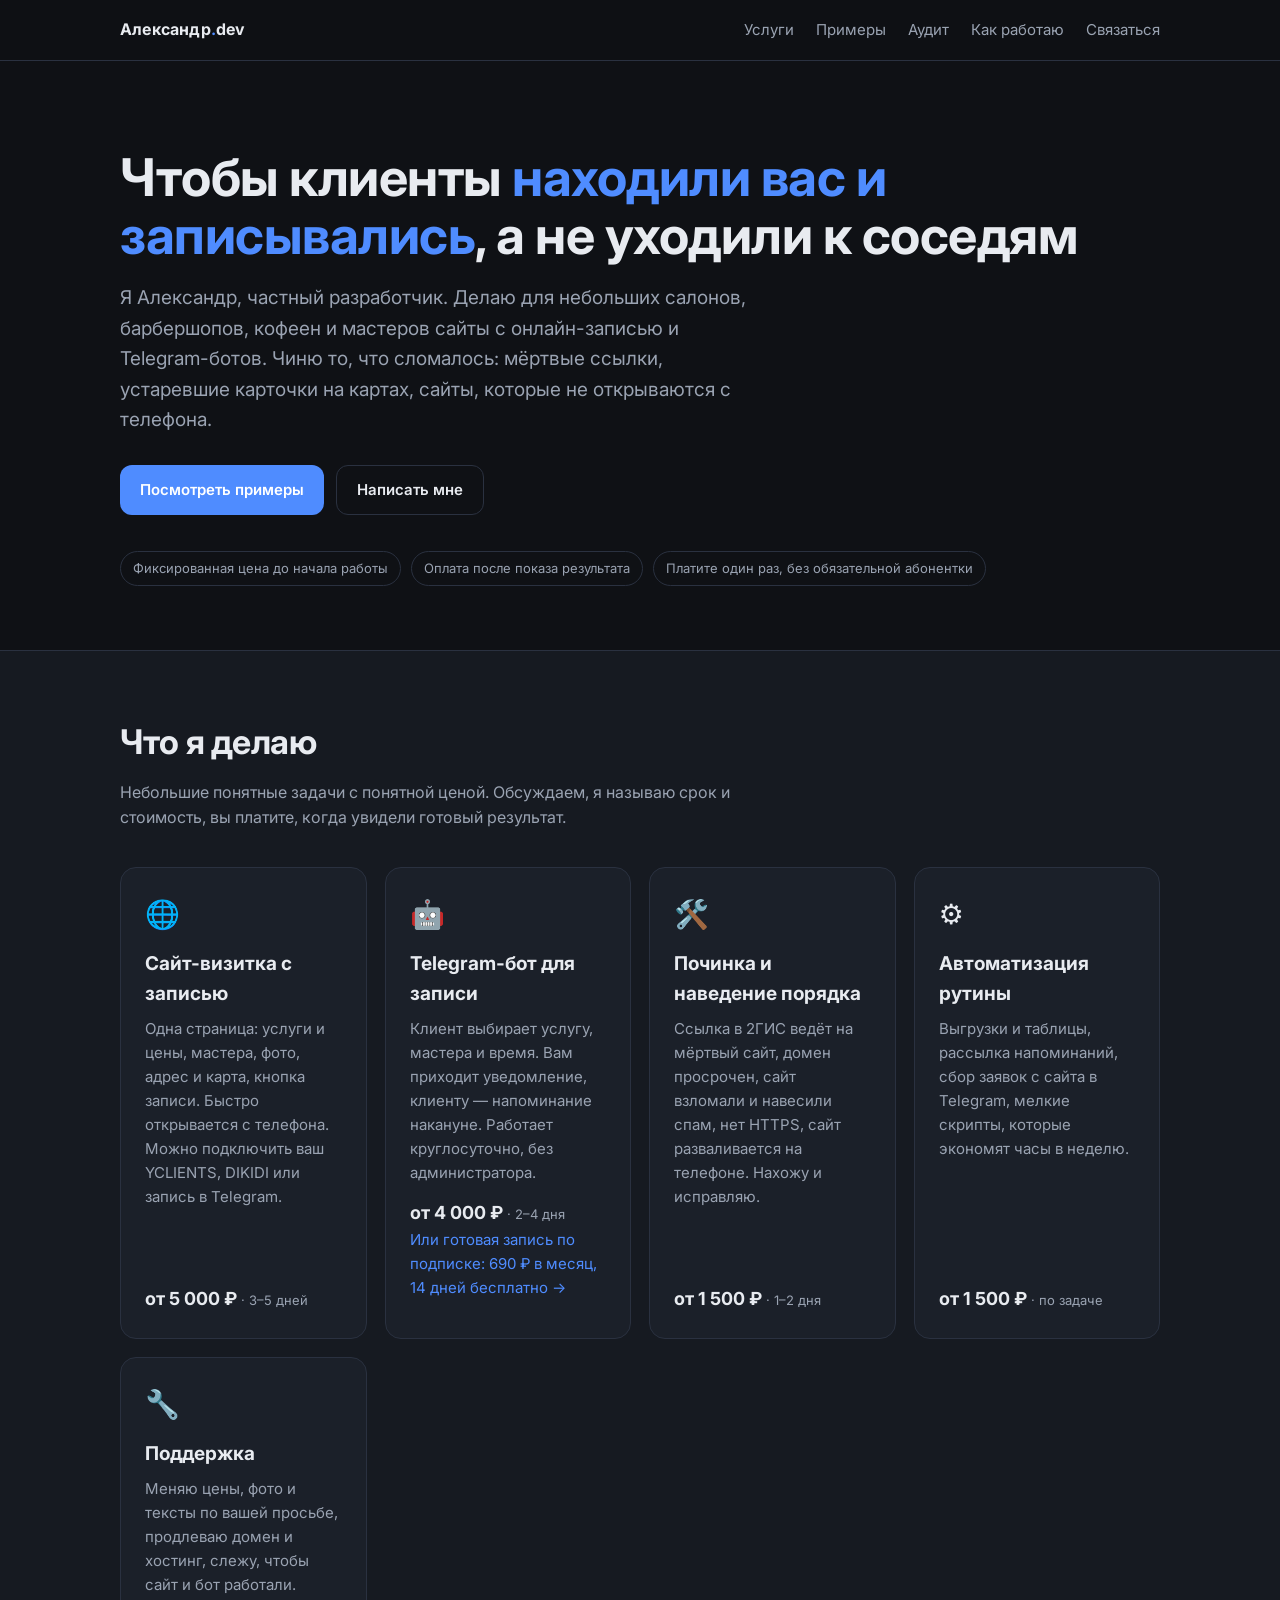
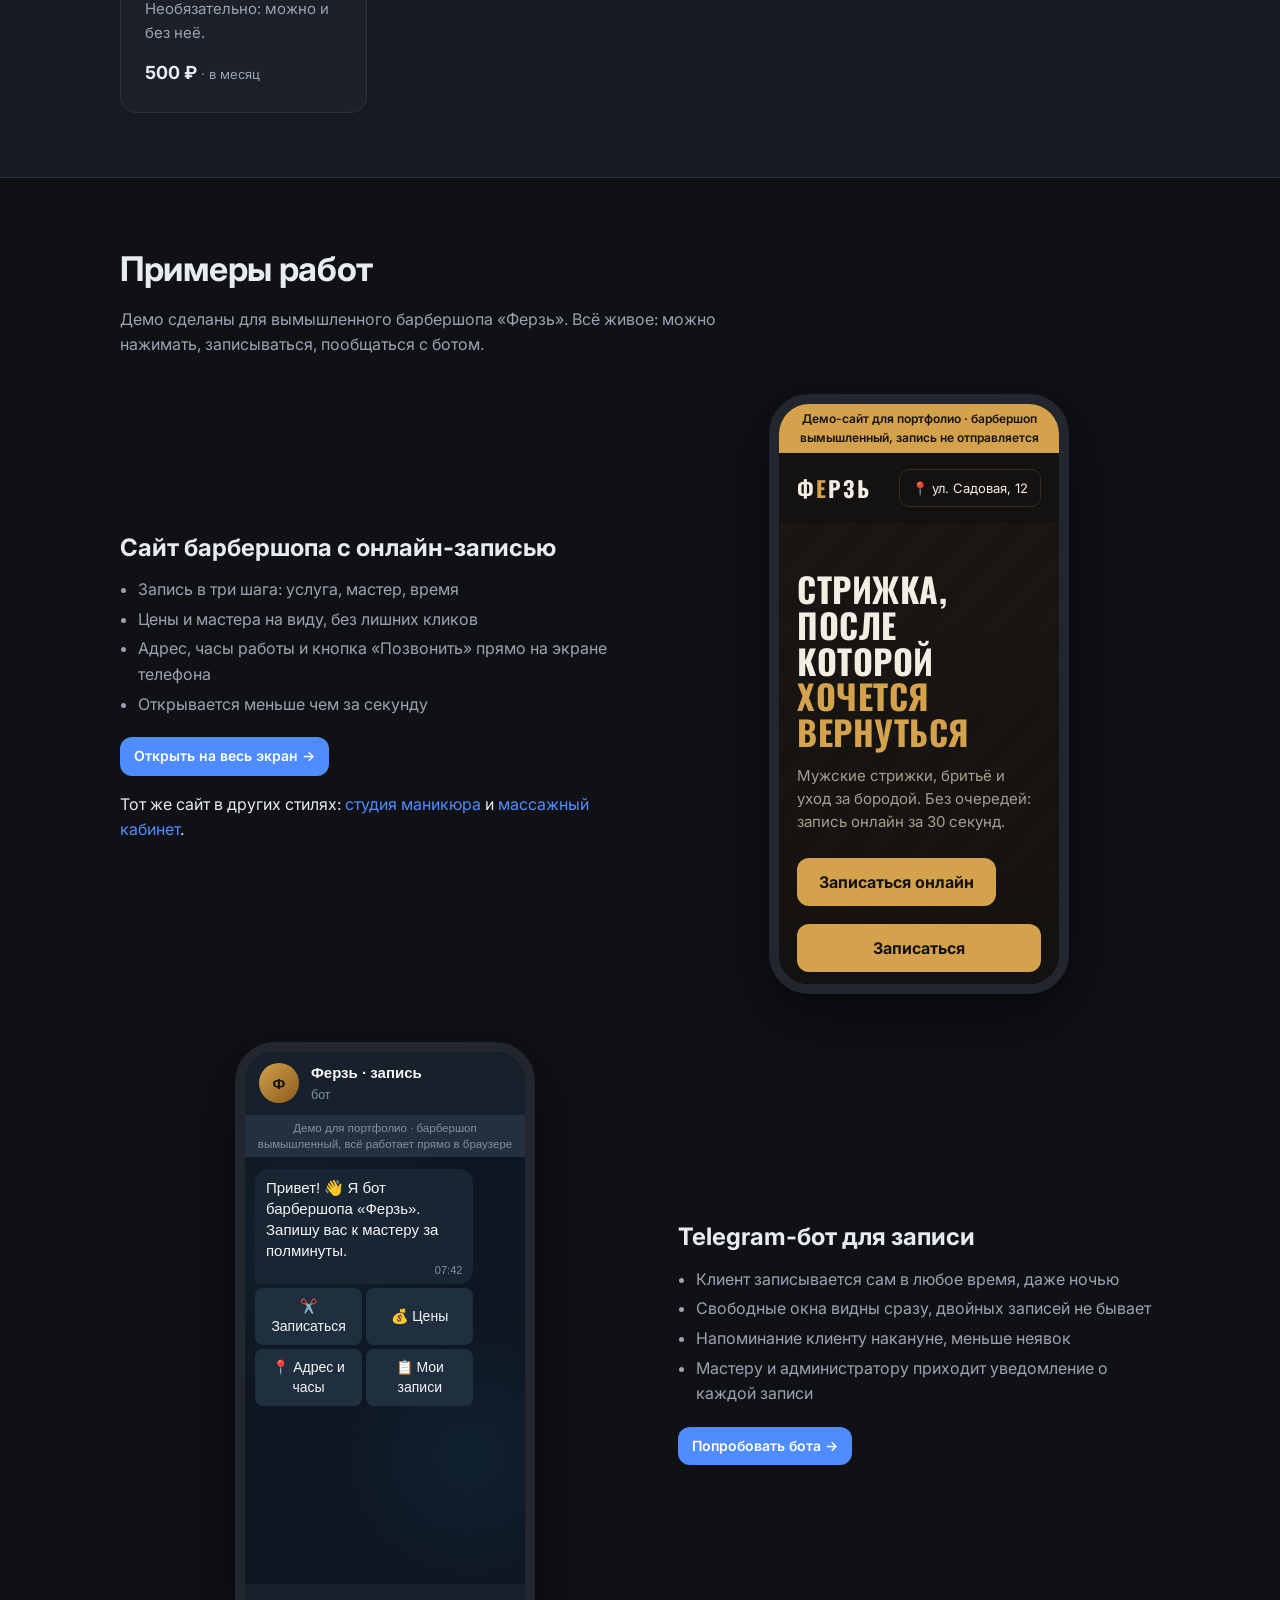
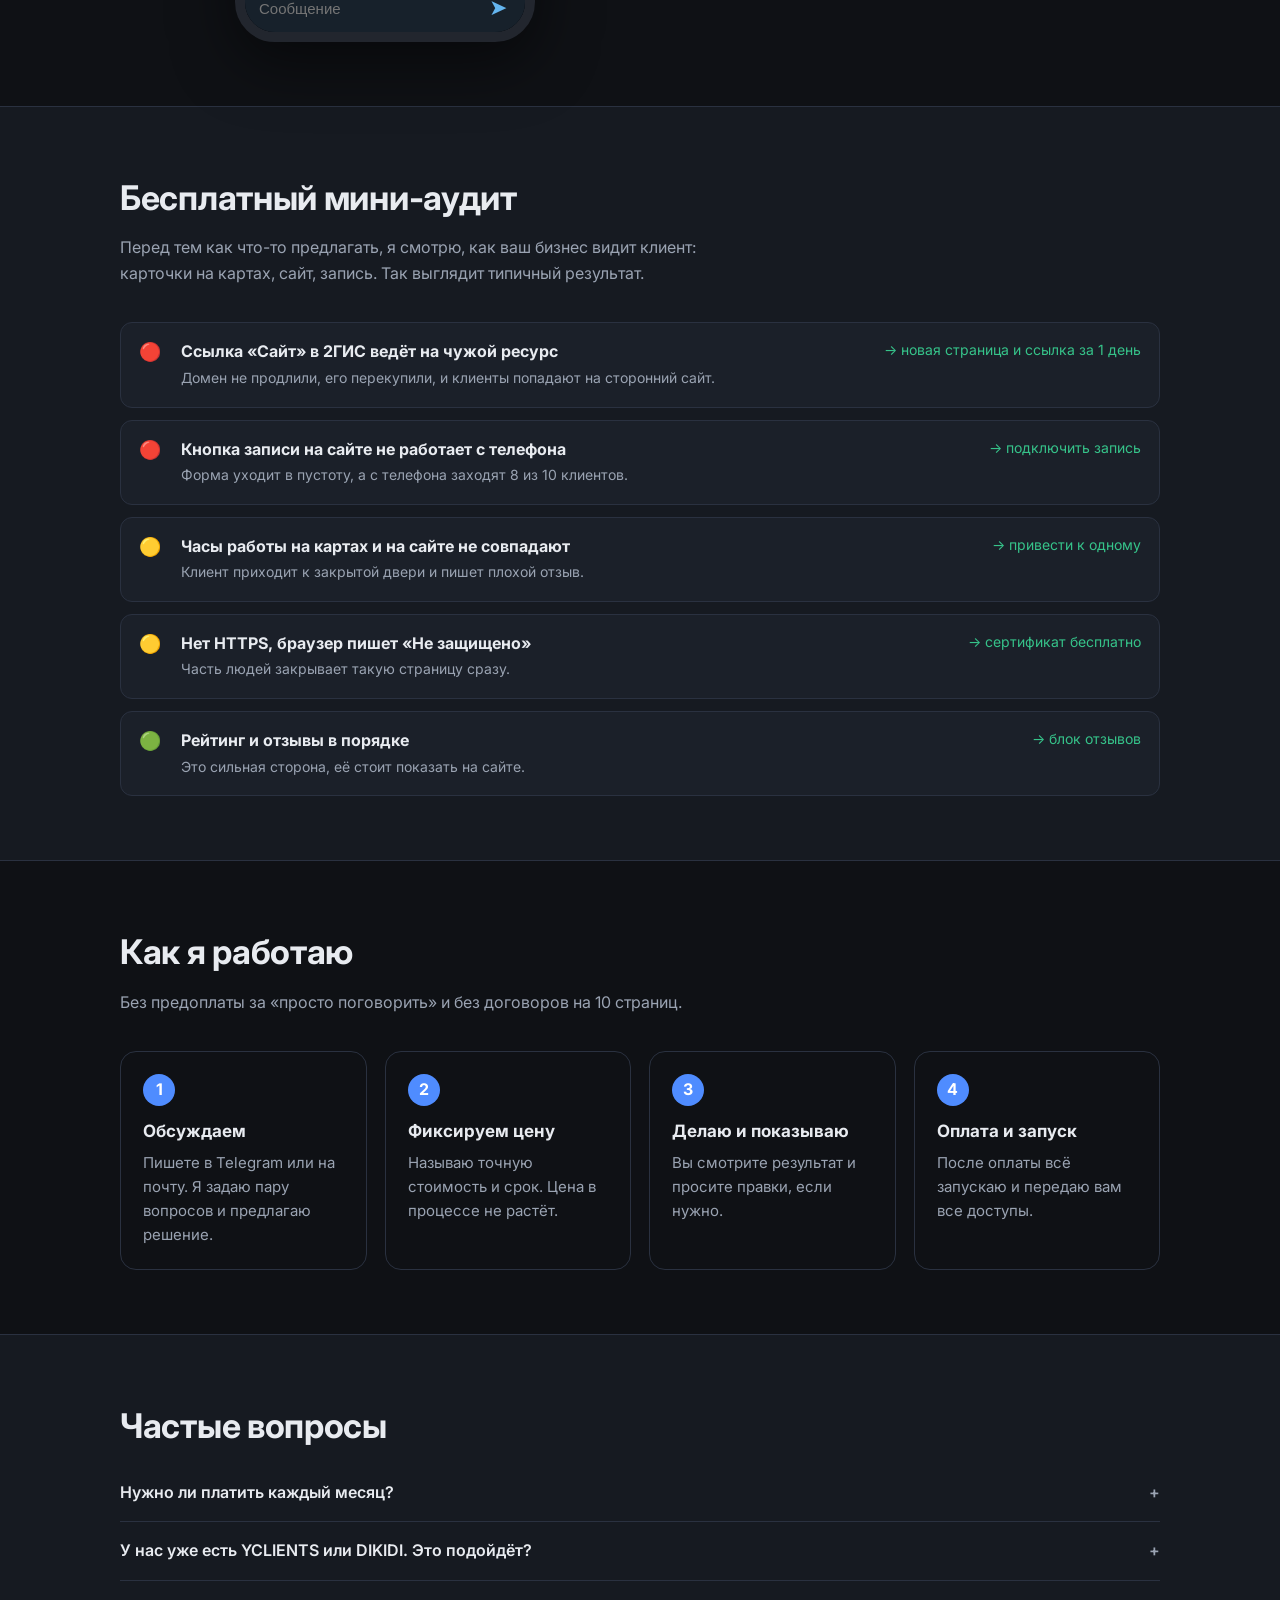
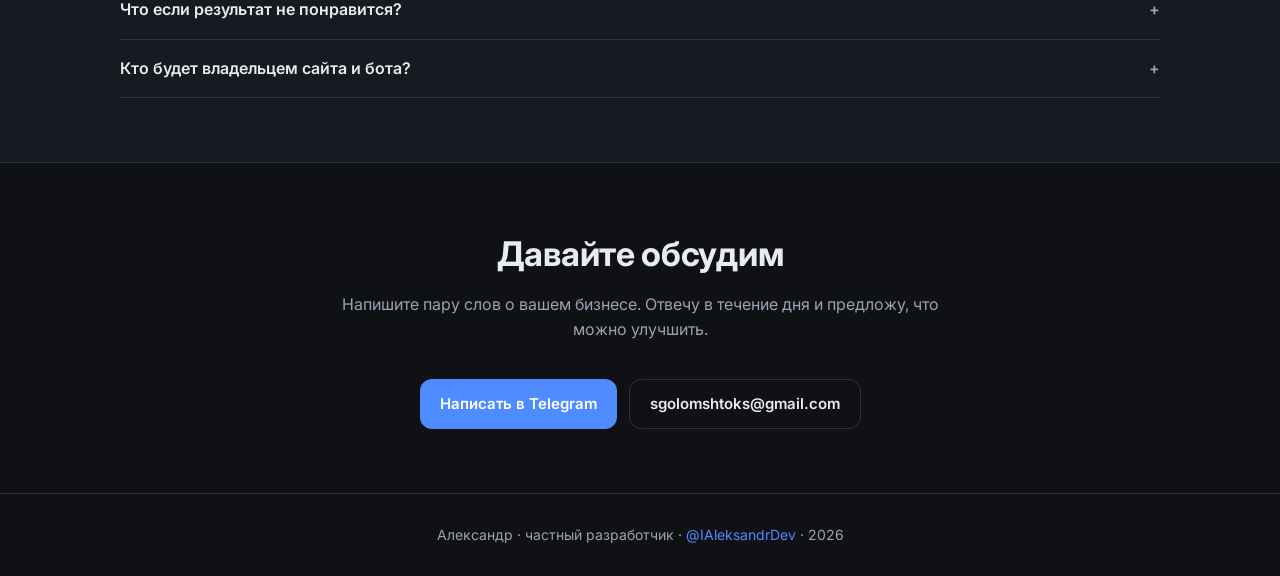
==== commit b6e76e7e: "Add nail studio and massage demo variants Co-Authored-By: Claude Opus 5.5 <noreply@anthropic.com> Cl" ====
--- a/index.html
+++ b/index.html
@@ -97,6 +97,7 @@
             <li>Открывается меньше чем за секунду</li>
           </ul>
           <a class="btn small" href="demo/barber/" target="_blank">Открыть на весь экран →</a>
+          <p>Тот же сайт в других стилях: <a href="demo/nails/" target="_blank">студия маникюра</a> и <a href="demo/massage/" target="_blank">массажный кабинет</a>.</p>
         </div>
         <div class="phone"><iframe src="demo/barber/" title="Демо сайта барбершопа" loading="lazy"></iframe></div>
       </div>
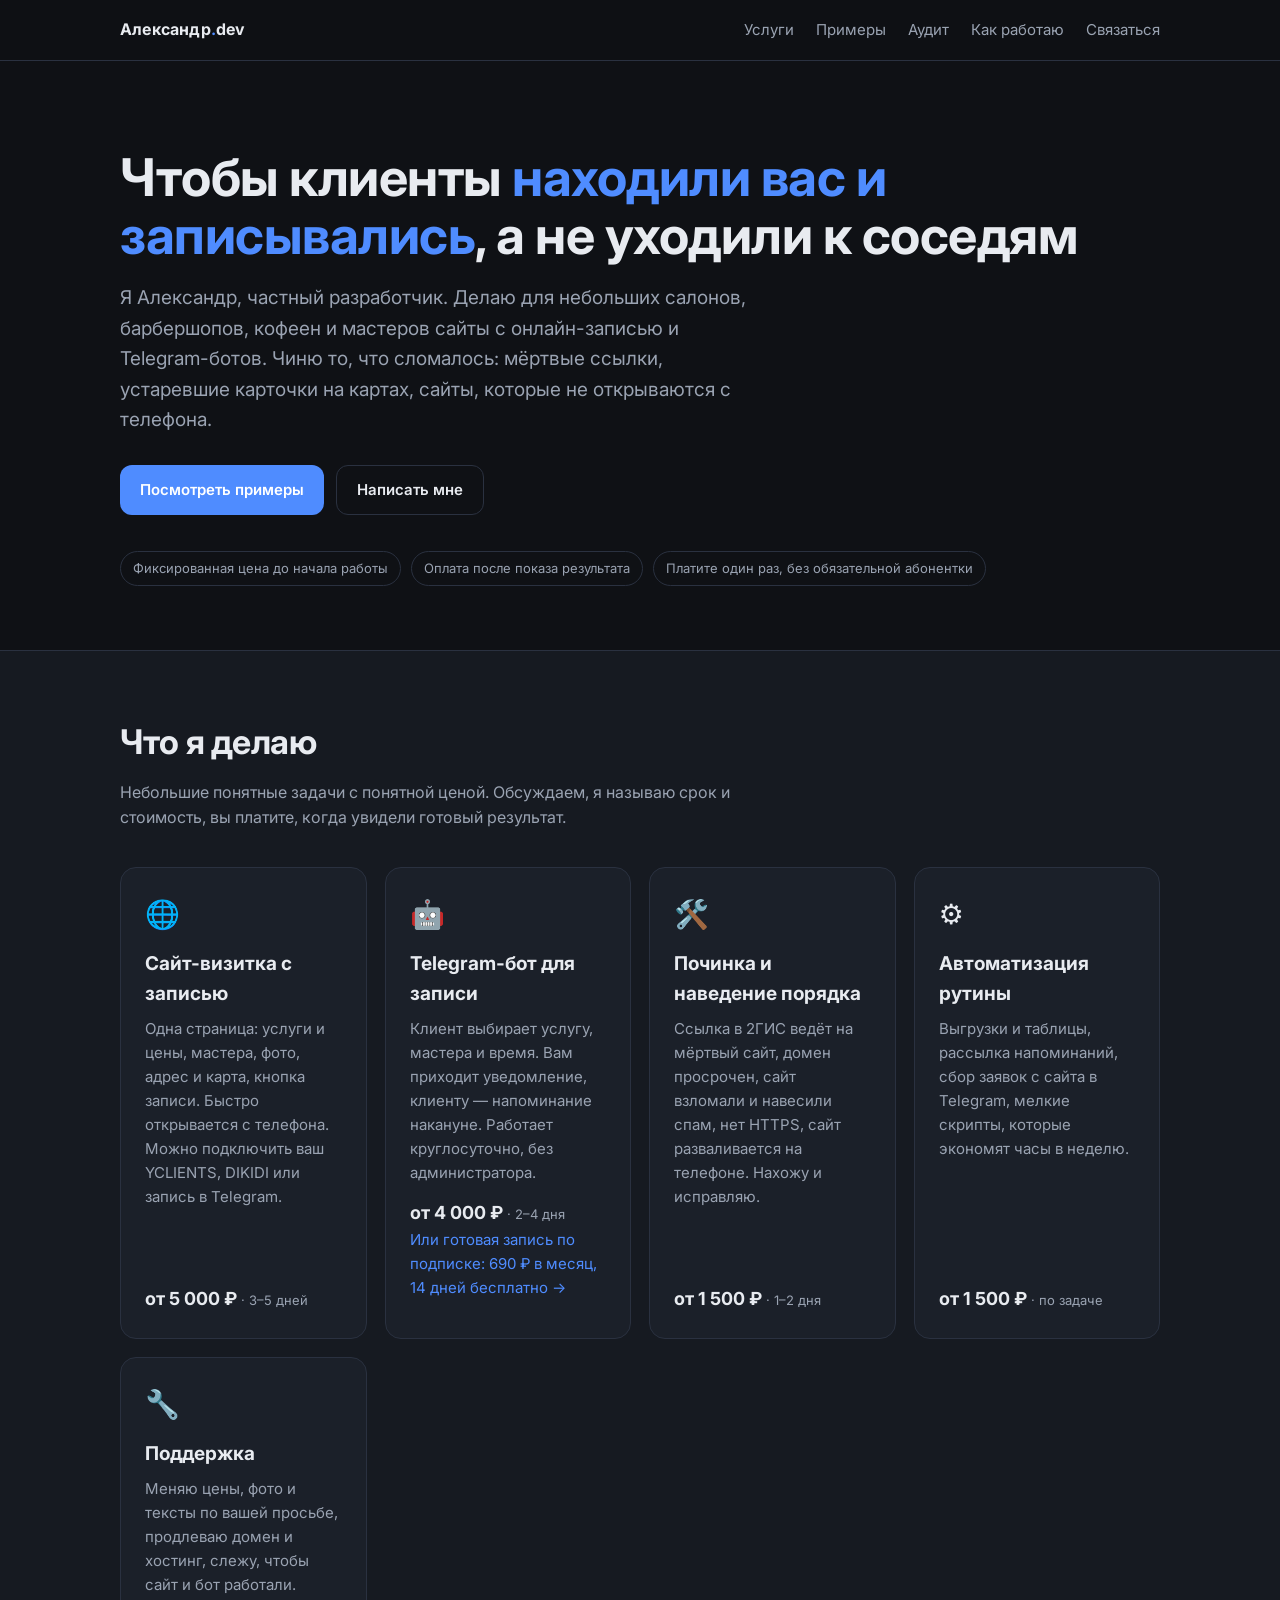
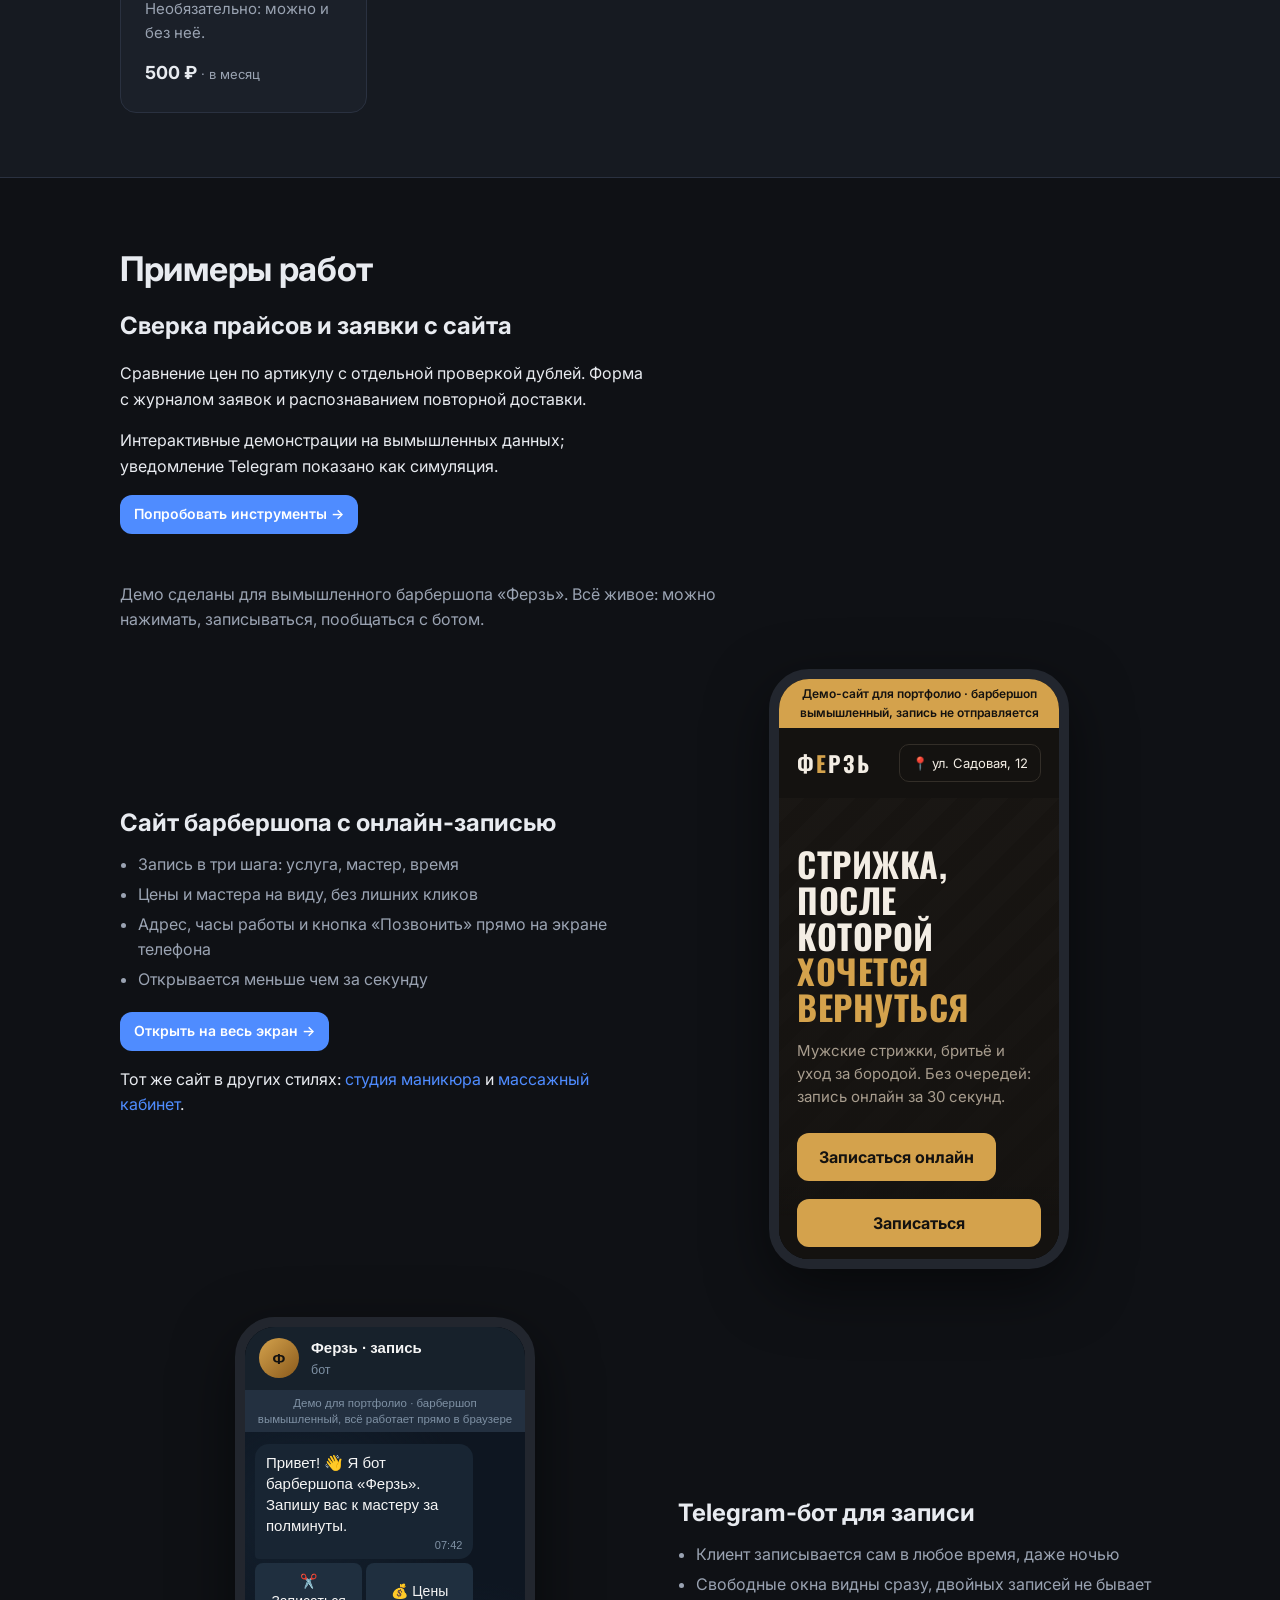
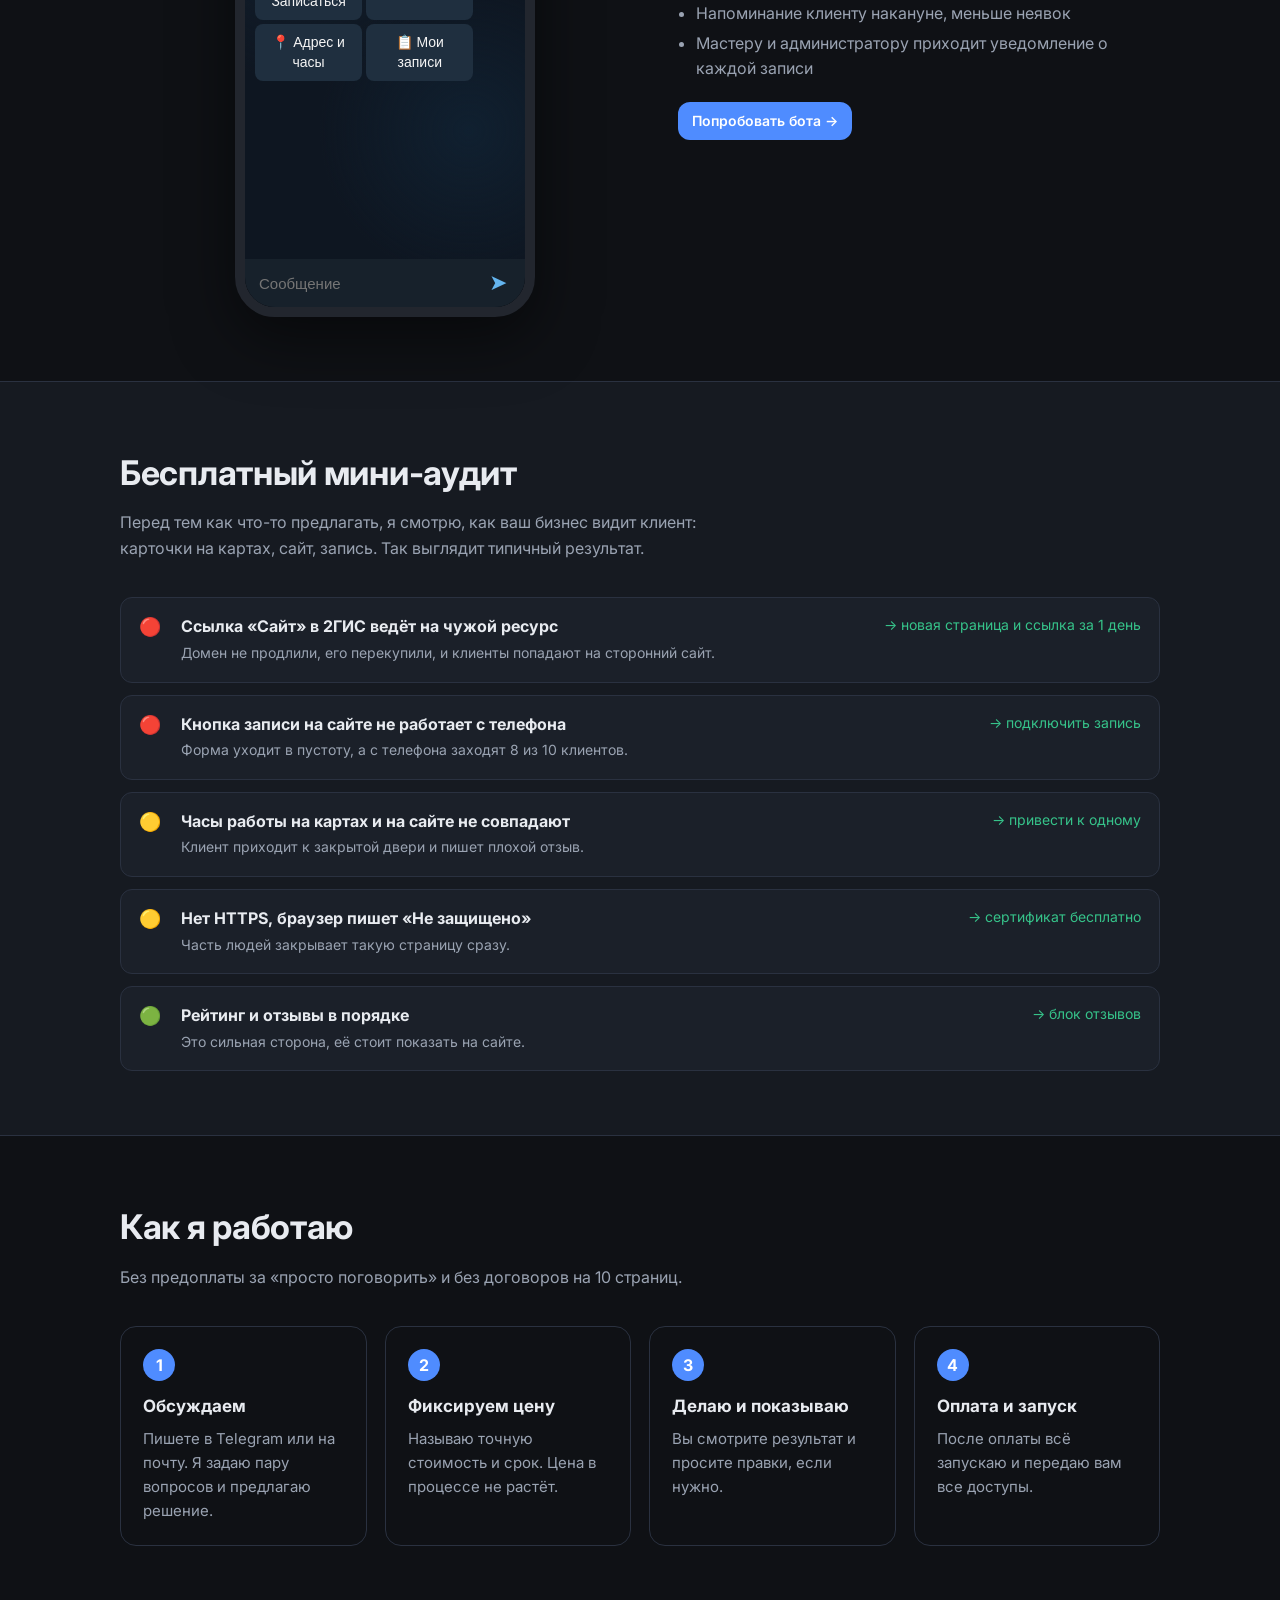
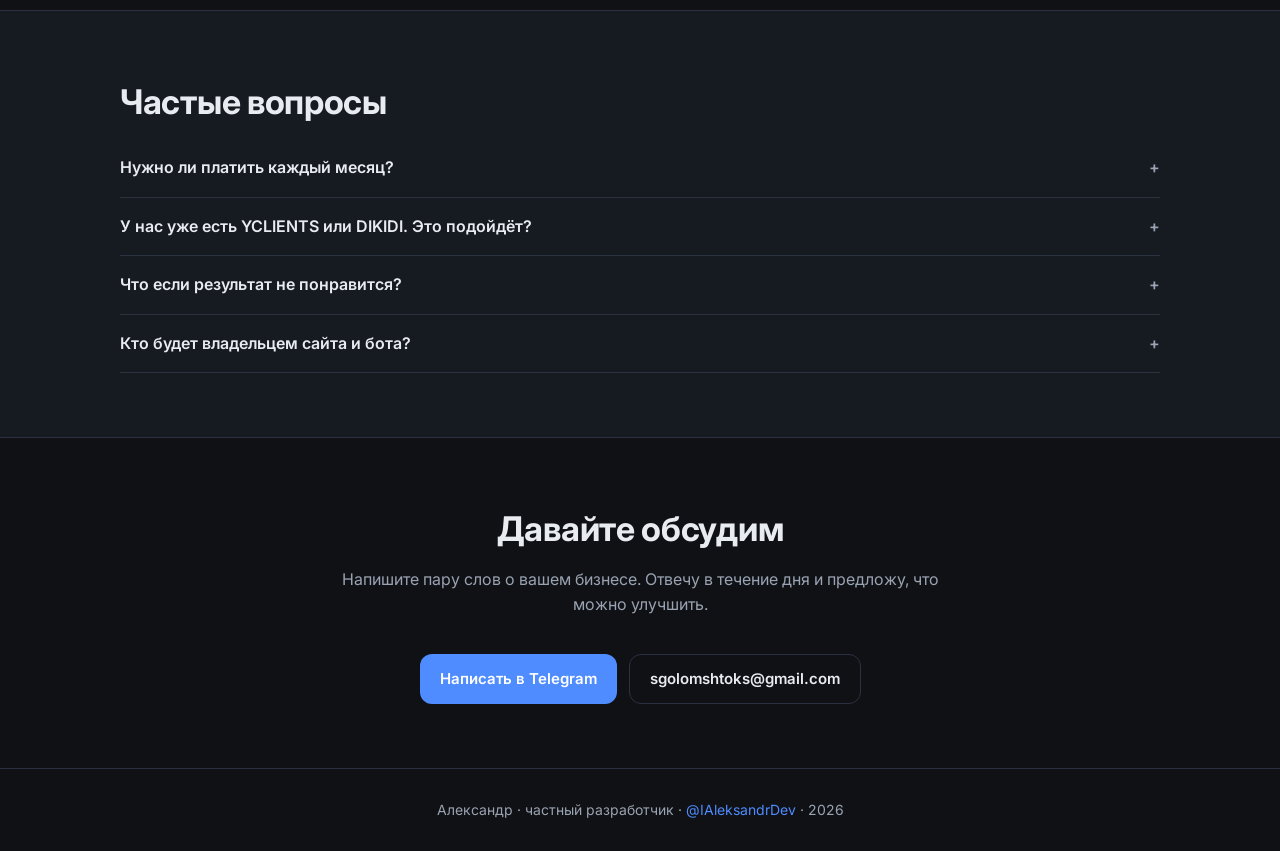
==== commit ae26710b: "Add interactive price reconciliation and lead delivery demos" ====
--- a/index.html
+++ b/index.html
@@ -85,6 +85,8 @@
   <section id="demos">
     <div class="wrap">
       <h2>Примеры работ</h2>
+      <div class="demo"><div class="demo-text"><h3>Сверка прайсов и заявки с сайта</h3><p>Сравнение цен по артикулу с отдельной проверкой дублей. Форма с журналом заявок и распознаванием повторной доставки.</p><p>Интерактивные демонстрации на вымышленных данных; уведомление Telegram показано как симуляция.</p><a class="btn small" href="demo/operations/">Попробовать инструменты →</a></div></div>
+
       <p class="sub">Демо сделаны для вымышленного барбершопа «Ферзь». Всё живое: можно нажимать, записываться, пообщаться с ботом.</p>
 
       <div class="demo">
